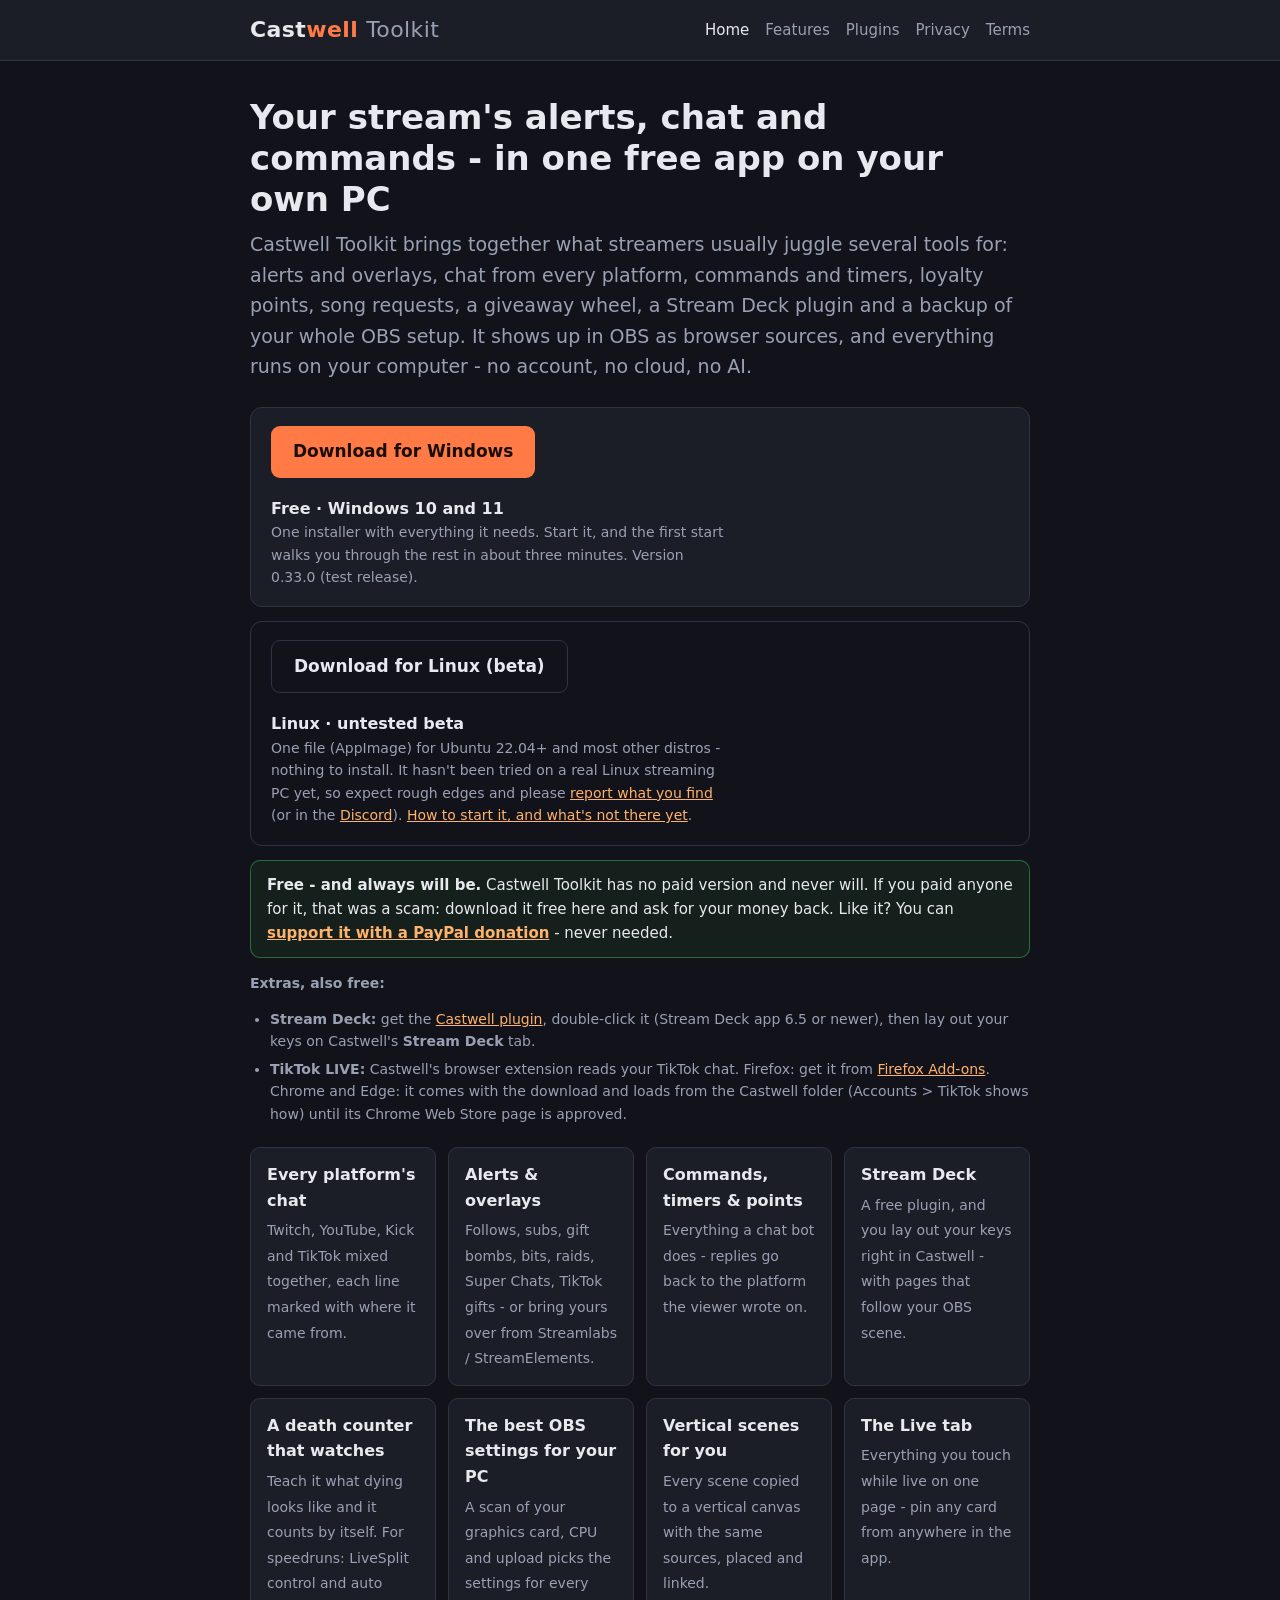
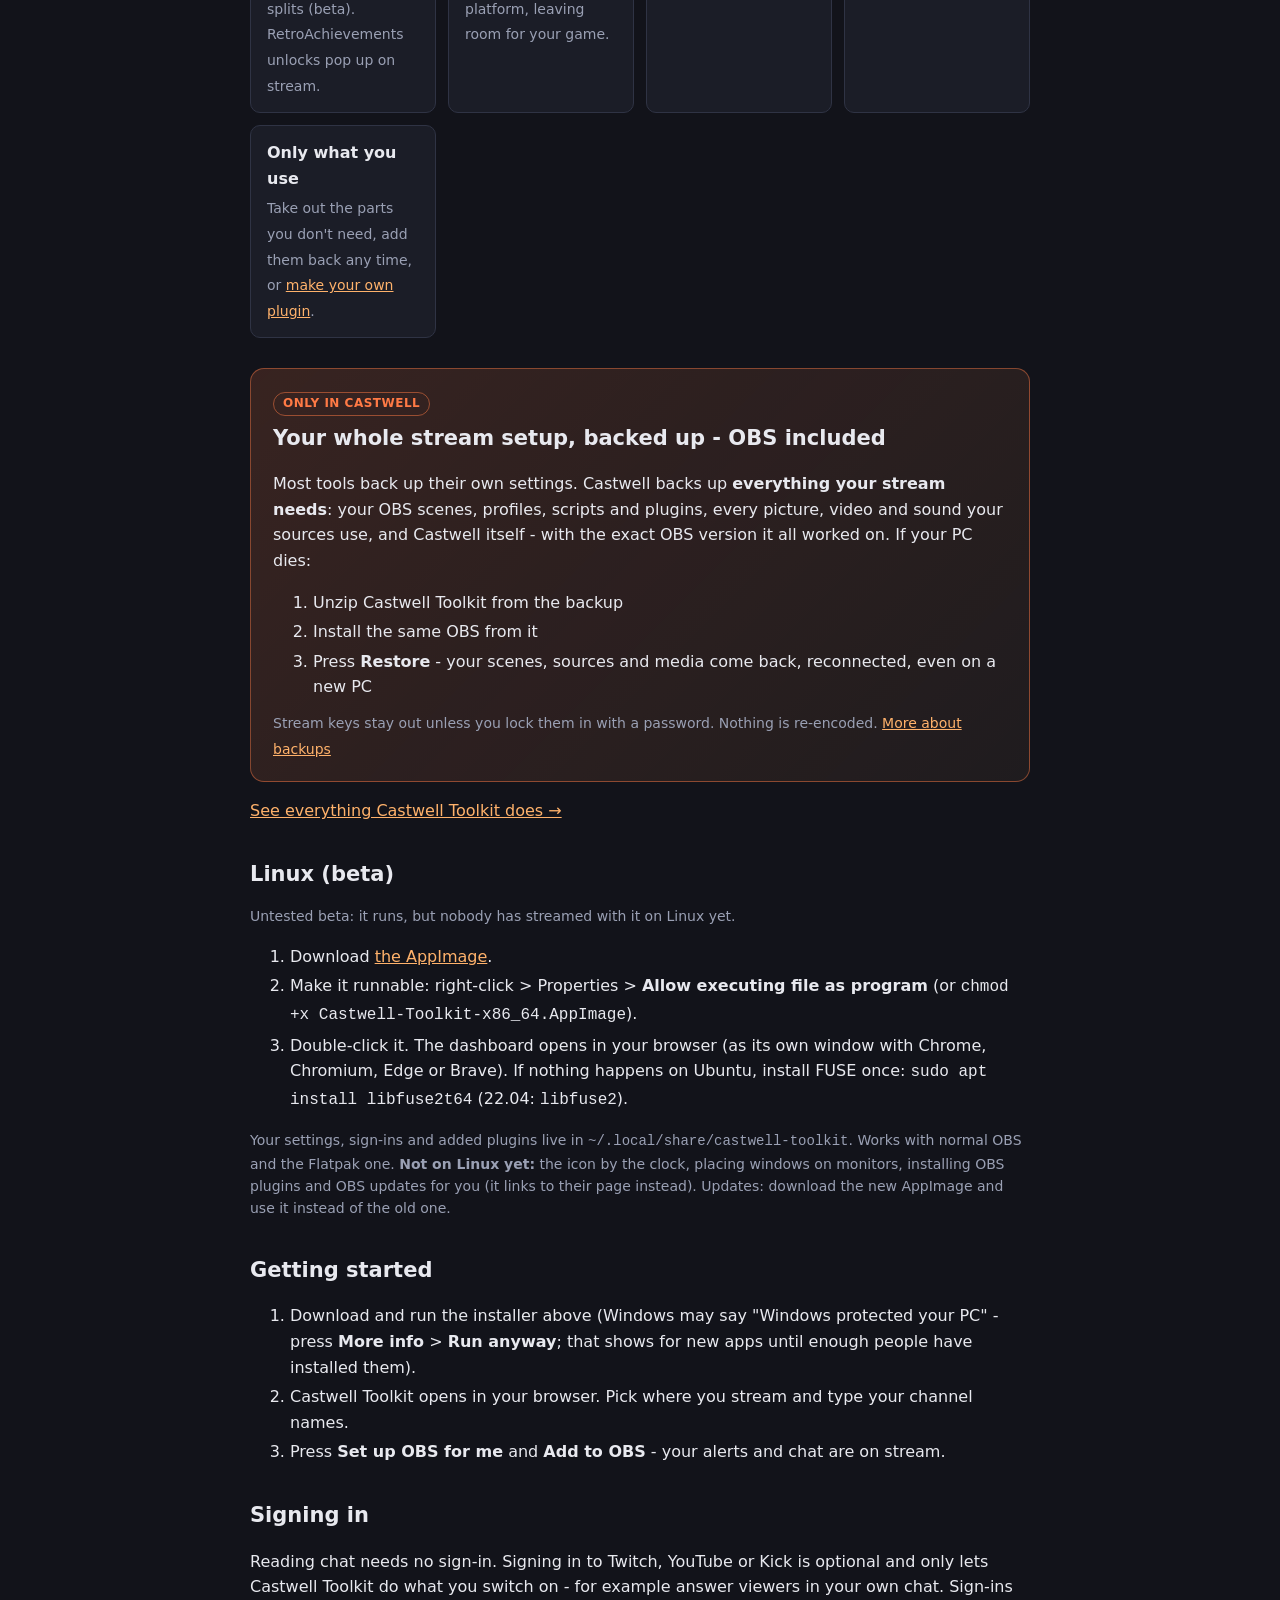
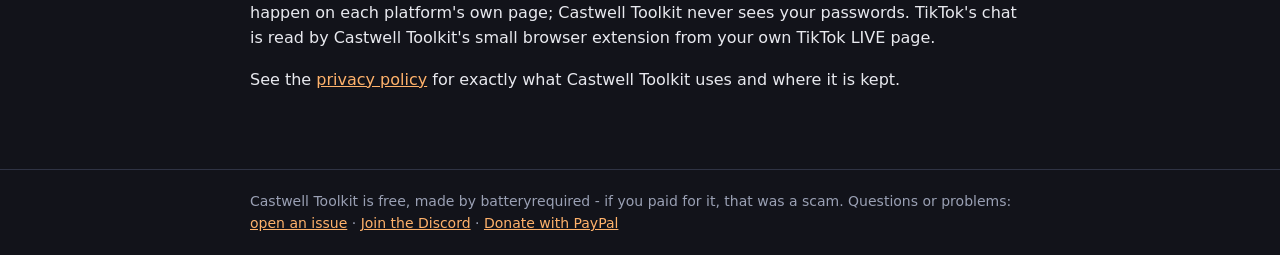
==== index.html @ 34af5ad2 "Castwell Toolkit 0.33.0: RetroAchievements pop-ups, mic warning (pick your mic, mic dock), one Twitc" ====
<!doctype html>
<html lang="en"><head><meta charset="utf-8"><meta name="viewport" content="width=device-width, initial-scale=1">
<title>Castwell Toolkit - free streamer toolkit for Twitch, YouTube, Kick and TikTok</title>
  <meta name="description" content="Free streamer toolkit for Windows and Linux: chat from Twitch, YouTube, Kick and TikTok in one place, alerts and overlays for OBS, commands and timers, loyalty points, a Stream Deck plugin, a death counter and a backup of your whole OBS setup. Free forever.">
  <link rel="canonical" href="https://batteryrequired.github.io/castwell-site/">
  <meta property="og:type" content="website">
  <meta property="og:title" content="Castwell Toolkit - free streamer toolkit for Twitch, YouTube, Kick and TikTok">
  <meta property="og:description" content="Free streamer toolkit for Windows and Linux: chat from Twitch, YouTube, Kick and TikTok in one place, alerts and overlays for OBS, commands and timers, loyalty points, a Stream Deck plugin, a death counter and a backup of your whole OBS setup. Free forever.">
  <meta property="og:url" content="https://batteryrequired.github.io/castwell-site/">
<link rel="stylesheet" href="style.css"></head><body>
<header><div class="wrap"><a class="logo" href="./">Cast<span>well</span> <i class="tk">Toolkit</i></a>
<nav><a href="./" class="on">Home</a><a href="features.html">Features</a><a href="plugins.html">Plugins</a><a href="privacy.html">Privacy</a><a href="terms.html">Terms</a></nav></div></header>
<main><div class="wrap">
<h1>Your stream's alerts, chat and commands - in one free app on your own PC</h1>
<p class="lead">Castwell Toolkit brings together what streamers usually juggle several tools for: alerts and overlays, chat from
every platform, commands and timers, loyalty points, song requests, a giveaway wheel, a Stream Deck plugin and a backup of your
whole OBS setup. It shows up in OBS as browser sources, and everything runs on your computer - no account, no cloud, no AI.</p>
<div class="dl" id="download">
  <a class="btn" href="downloads/CastwellSetup.exe">Download for Windows</a>
  <div><b>Free · Windows 10 and 11</b><small>One installer with everything it needs. Start it, and the first start walks you
    through the rest in about three minutes. Version <span id="ver">0.33.0</span> (test release).</small></div>
</div>
<div class="dl dl-linux">
  <a class="btn ghost" href="downloads/Castwell-Toolkit-x86_64.AppImage">Download for Linux (beta)</a>
  <div><b>Linux · untested beta</b><small>One file (AppImage) for Ubuntu 22.04+ and most other distros - nothing to install.
    It hasn't been tried on a real Linux streaming PC yet, so expect rough edges and please
    <a href="https://github.com/batteryrequired/castwell-site/issues">report what you find</a> (or in the <a href="https://discord.gg/quneD3ggeR" target="_blank" rel="noopener">Discord</a>).
    <a href="#linux">How to start it, and what's not there yet</a>.</small></div>
</div>
<div class="free-note"><b>Free - and always will be.</b> Castwell Toolkit has no paid version and never will. If you paid anyone
  for it, that was a scam: download it free here and ask for your money back. Like it? You can
  <a href="https://www.paypal.biz/batteryrequiredttv" target="_blank" rel="noopener">support it with a PayPal donation</a> - never needed.</div>
<p class="note"><b>Extras, also free:</b></p>
<ul class="note">
  <li><b>Stream Deck:</b> get the <a href="downloads/com.castwell.toolkit.streamDeckPlugin">Castwell plugin</a>, double-click it (Stream Deck
    app 6.5 or newer), then lay out your keys on Castwell's <b>Stream Deck</b> tab.</li>
  <li><b>TikTok LIVE:</b> Castwell's browser extension reads your TikTok chat. Firefox: get it from
    <a href="https://addons.mozilla.org/addon/castwell-for-tiktok-live/" target="_blank" rel="noopener">Firefox Add-ons</a>. Chrome and Edge:
    it comes with the download and loads from the Castwell folder (Accounts &gt; TikTok shows how) until its Chrome Web Store page is approved.</li>
</ul>
<div class="grid">
  <div class="card"><b>Every platform's chat</b><small>Twitch, YouTube, Kick and TikTok mixed together, each line marked with where it came from.</small></div>
  <div class="card"><b>Alerts &amp; overlays</b><small>Follows, subs, gift bombs, bits, raids, Super Chats, TikTok gifts - or bring yours over from Streamlabs / StreamElements.</small></div>
  <div class="card"><b>Commands, timers &amp; points</b><small>Everything a chat bot does - replies go back to the platform the viewer wrote on.</small></div>
  <div class="card"><b>Stream Deck</b><small>A free plugin, and you lay out your keys right in Castwell - with pages that follow your OBS scene.</small></div>
  <div class="card"><b>A death counter that watches</b><small>Teach it what dying looks like and it counts by itself. For speedruns: LiveSplit control and auto splits (beta). RetroAchievements unlocks pop up on stream.</small></div>
  <div class="card"><b>The best OBS settings for your PC</b><small>A scan of your graphics card, CPU and upload picks the settings for every platform, leaving room for your game.</small></div>
  <div class="card"><b>Vertical scenes for you</b><small>Every scene copied to a vertical canvas with the same sources, placed and linked.</small></div>
  <div class="card"><b>The Live tab</b><small>Everything you touch while live on one page - pin any card from anywhere in the app.</small></div>
  <div class="card"><b>Only what you use</b><small>Take out the parts you don't need, add them back any time, or <a href="plugins.html">make your own plugin</a>.</small></div>
</div>
<div class="hero-backup">
  <span class="tag">Only in Castwell</span>
  <h2>Your whole stream setup, backed up - OBS included</h2>
  <p>Most tools back up their own settings. Castwell backs up <b>everything your stream needs</b>: your OBS scenes, profiles,
  scripts and plugins, every picture, video and sound your sources use, and Castwell itself - with the exact OBS version
  it all worked on. If your PC dies:</p>
  <ol>
    <li>Unzip Castwell Toolkit from the backup</li>
    <li>Install the same OBS from it</li>
    <li>Press <b>Restore</b> - your scenes, sources and media come back, reconnected, even on a new PC</li>
  </ol>
  <small class="note">Stream keys stay out unless you lock them in with a password. Nothing is re-encoded. <a href="features.html#backup">More about backups</a></small>
</div>
<p><a href="features.html">See everything Castwell Toolkit does &rarr;</a></p>
<h2 id="linux">Linux (beta)</h2>
<p class="note">Untested beta: it runs, but nobody has streamed with it on Linux yet.</p>
<ol>
  <li>Download <a href="downloads/Castwell-Toolkit-x86_64.AppImage">the AppImage</a>.</li>
  <li>Make it runnable: right-click &gt; Properties &gt; <b>Allow executing file as program</b> (or <code>chmod +x Castwell-Toolkit-x86_64.AppImage</code>).</li>
  <li>Double-click it. The dashboard opens in your browser (as its own window with Chrome, Chromium, Edge or Brave).
    If nothing happens on Ubuntu, install FUSE once: <code>sudo apt install libfuse2t64</code> (22.04: <code>libfuse2</code>).</li>
</ol>
<p class="note">Your settings, sign-ins and added plugins live in <code>~/.local/share/castwell-toolkit</code>. Works with normal
OBS and the Flatpak one. <b>Not on Linux yet:</b> the icon by the clock, placing windows on monitors, installing OBS plugins
and OBS updates for you (it links to their page instead). Updates: download the new AppImage and use it instead of the old one.</p>

<h2>Getting started</h2>
<ol>
  <li>Download and run the installer above (Windows may say "Windows protected your PC" - press <b>More info</b> &gt;
    <b>Run anyway</b>; that shows for new apps until enough people have installed them).</li>
  <li>Castwell Toolkit opens in your browser. Pick where you stream and type your channel names.</li>
  <li>Press <b>Set up OBS for me</b> and <b>Add to OBS</b> - your alerts and chat are on stream.</li>
</ol>
<h2>Signing in</h2>
<p>Reading chat needs no sign-in. Signing in to Twitch, YouTube or Kick is optional and only lets Castwell Toolkit do what you
switch on - for example answer viewers in your own chat. Sign-ins happen on each platform's own page; Castwell Toolkit never
sees your passwords. TikTok's chat is read by Castwell Toolkit's small browser extension from your own TikTok LIVE page.</p>
<p>See the <a href="privacy.html">privacy policy</a> for exactly what Castwell Toolkit uses and where it is kept.</p>
</div></main>
<footer><div class="wrap">Castwell Toolkit is free, made by batteryrequired - if you paid for it, that was a scam. Questions or problems:
<a href="https://github.com/batteryrequired/castwell-site/issues">open an issue</a> · <a href="https://discord.gg/quneD3ggeR" target="_blank" rel="noopener">Join the Discord</a> · <a href="https://www.paypal.biz/batteryrequiredttv" target="_blank" rel="noopener">Donate with PayPal</a></div></footer>
</body></html>
---- style.css ----
:root { --bg: #12131a; --panel: #1b1d27; --line: #2f3344; --text: #e8e9ef; --dim: #9aa0b4; --accent: #ff7a45; --accent2: #ffb26b; }
* { box-sizing: border-box; }
body { margin: 0; background: var(--bg); color: var(--text); font: 16px/1.6 "Segoe UI", system-ui, -apple-system, sans-serif; }
a { color: var(--accent2); }
header { border-bottom: 1px solid var(--line); background: var(--panel); }
.wrap { max-width: 820px; margin: 0 auto; padding: 0 20px; }
header .wrap { display: flex; align-items: center; gap: 18px; height: 60px; }
.logo { font-weight: 800; font-size: 22px; color: var(--text); text-decoration: none; letter-spacing: .4px; }
.logo span { color: var(--accent); }
.logo .tk { font-style: normal; font-weight: 500; color: var(--dim); }
nav { margin-left: auto; display: flex; gap: 16px; font-size: 15px; }
nav a { color: var(--dim); text-decoration: none; } nav a:hover, nav a.on { color: var(--text); }
main { padding: 36px 0 60px; }
h1 { font-size: 34px; line-height: 1.2; margin: 0 0 10px; }
h2 { font-size: 21px; margin: 34px 0 8px; }
.lead { font-size: 19px; color: var(--dim); margin: 0 0 26px; }
.grid { display: grid; grid-template-columns: repeat(auto-fit, minmax(175px, 1fr)); gap: 12px; margin: 22px 0; }
.card { background: var(--panel); border: 1px solid var(--line); border-radius: 10px; padding: 14px 16px; }
.card b { display: block; margin-bottom: 4px; }
.card small { color: var(--dim); font-size: 14px; }
.note { color: var(--dim); font-size: 14px; }
footer { border-top: 1px solid var(--line); color: var(--dim); font-size: 14px; padding: 20px 0 30px; }
@media (max-width: 520px) { h1 { font-size: 27px; } nav { gap: 12px; font-size: 14px; } }
.dl { display: flex; align-items: center; gap: 18px; flex-wrap: wrap; background: var(--panel); border: 1px solid var(--line);
  border-radius: 12px; padding: 18px 20px; margin: 0 0 14px; }
.dl b { display: block; } .dl small { color: var(--dim); font-size: 14px; display: block; max-width: 460px; }
.btn { display: inline-block; background: var(--accent); color: #1a0f08; font-weight: 700; padding: 12px 22px; border-radius: 9px;
  text-decoration: none; font-size: 17px; } .btn:hover { filter: brightness(1.08); }
ol li { margin: 4px 0; }
.hero-backup { background: linear-gradient(135deg, rgba(255,122,69,.16), rgba(255,178,107,.06)); border: 1px solid rgba(255,122,69,.45);
  border-radius: 14px; padding: 20px 22px; margin: 30px 0 10px; }
.hero-backup h2 { margin-top: 0; }
.hero-backup ol { margin: 8px 0 10px; }
.tag { display: inline-block; font-size: 12px; font-weight: 700; letter-spacing: .5px; text-transform: uppercase; color: var(--accent);
  border: 1px solid rgba(255,122,69,.5); border-radius: 999px; padding: 1px 9px; margin-bottom: 6px; }
.toc { display: flex; flex-wrap: wrap; gap: 6px 14px; background: var(--panel); border: 1px solid var(--line); border-radius: 10px;
  padding: 12px 16px; margin: 18px 0 8px; font-size: 15px; }
.toc div { display: grid; grid-template-columns: 170px 1fr; gap: 4px 10px; width: 100%; } .toc div b { color: var(--dim); font-weight: 600; }
.toc div span { display: flex; flex-wrap: wrap; gap: 4px 14px; }
@media (max-width: 600px) { .toc div { grid-template-columns: 1fr; margin-bottom: 6px; } header .wrap { flex-wrap: wrap; height: auto; padding-top: 10px; padding-bottom: 10px; gap: 6px 18px; } header nav { flex-wrap: wrap; margin-left: 0; gap: 4px 14px; } }
.grp { margin: 44px 0 -14px; font-size: 13px; font-weight: 700; letter-spacing: .12em; text-transform: uppercase; color: var(--accent, #ff7a45); }
.feat h2 { scroll-margin-top: 16px; border-top: 1px solid var(--line); padding-top: 22px; }
.feat ul { padding-left: 20px; } .feat li { margin: 5px 0; }
.feat .why { color: var(--dim); margin: 0 0 6px; }
.free-note { margin: 14px 0; padding: 12px 16px; border-radius: 10px; border: 1px solid rgba(63,185,80,.5);
  background: rgba(63,185,80,.08); font-size: 15px; }
.free-note a { font-weight: 600; }
.ptable { border-collapse: collapse; width: 100%; margin: 8px 0 16px; font-size: 14px; }
.ptable th, .ptable td { text-align: left; vertical-align: top; padding: 6px 10px; border-bottom: 1px solid var(--line, #2f3344); }
pre { background: rgba(127,127,127,.12); padding: 12px 14px; border-radius: 10px; overflow-x: auto; font-size: 13px; }
.dl-linux { margin-top: 10px; background: none; }
.dl-linux .btn.ghost { background: transparent; border: 1px solid var(--line, #2f3344); color: inherit; }

ul.note { margin: 4px 0 18px; padding-left: 20px; } ul.note li { margin: 5px 0; }
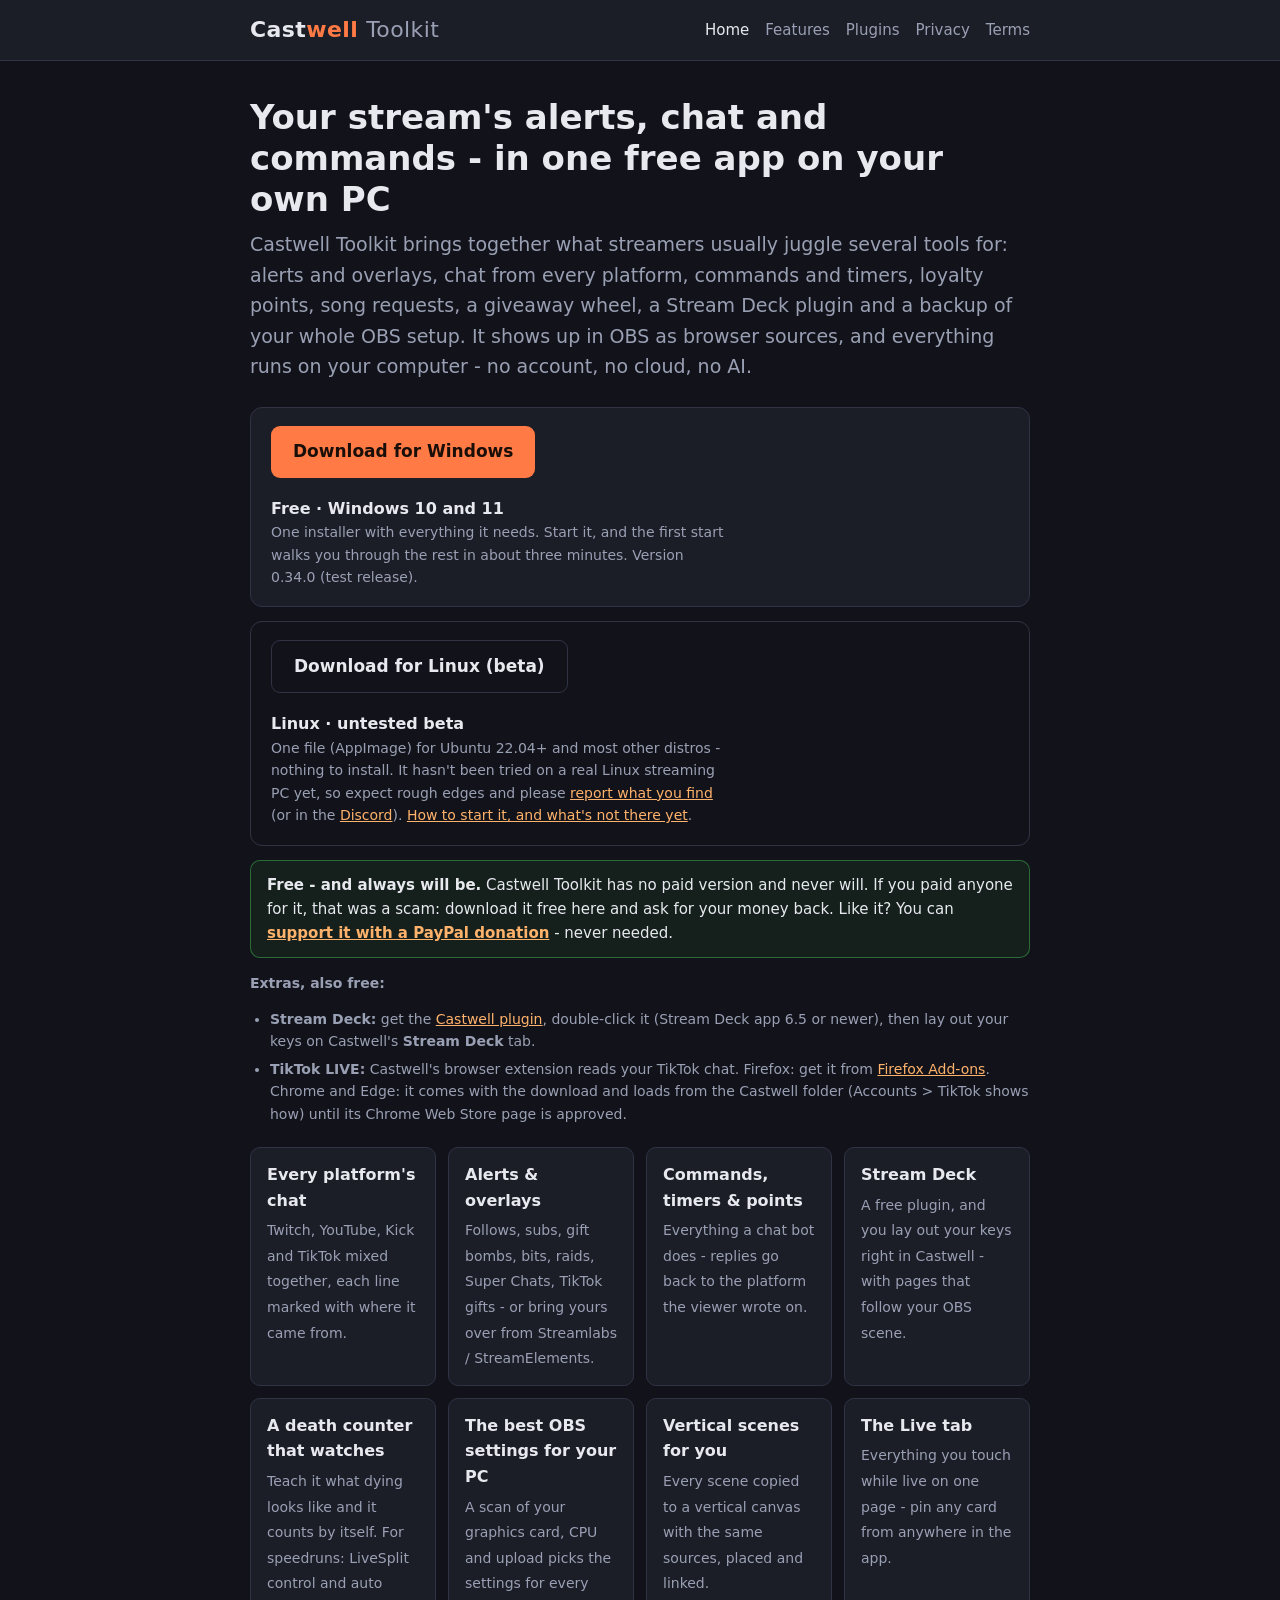
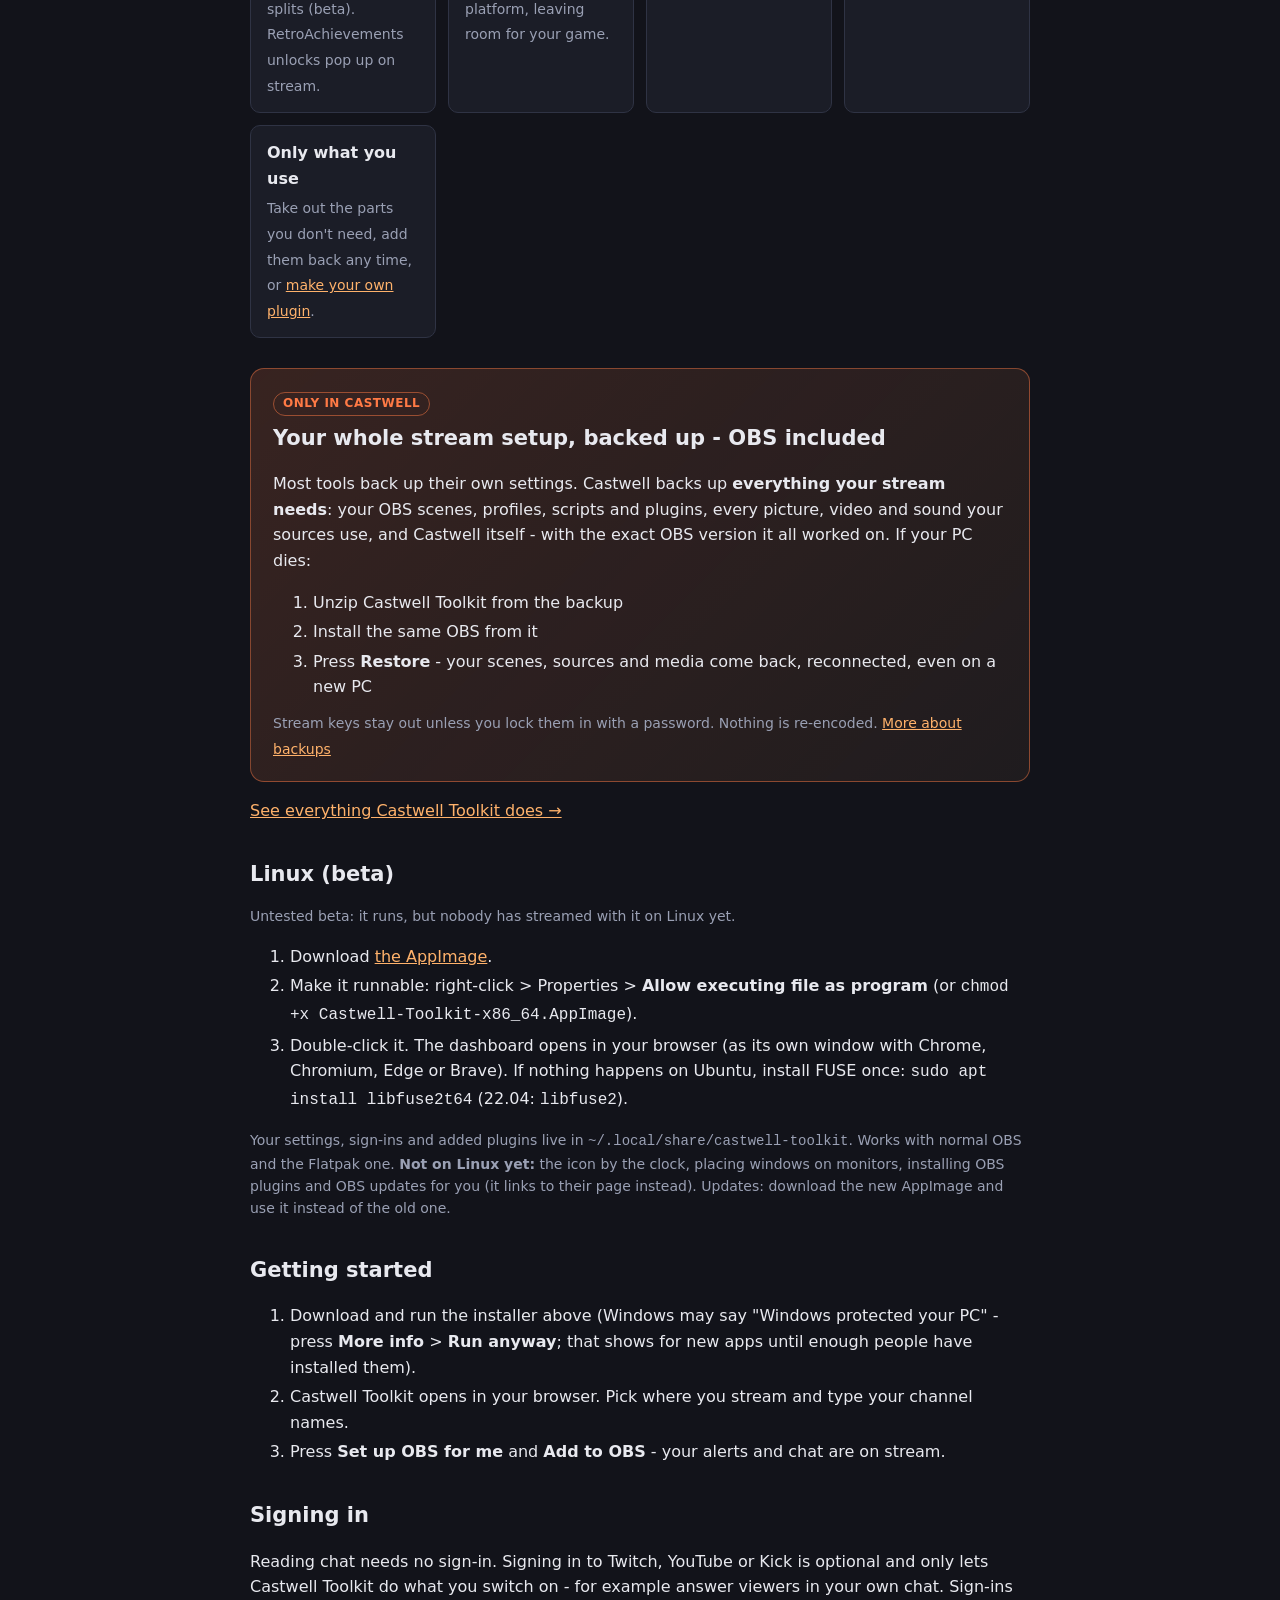
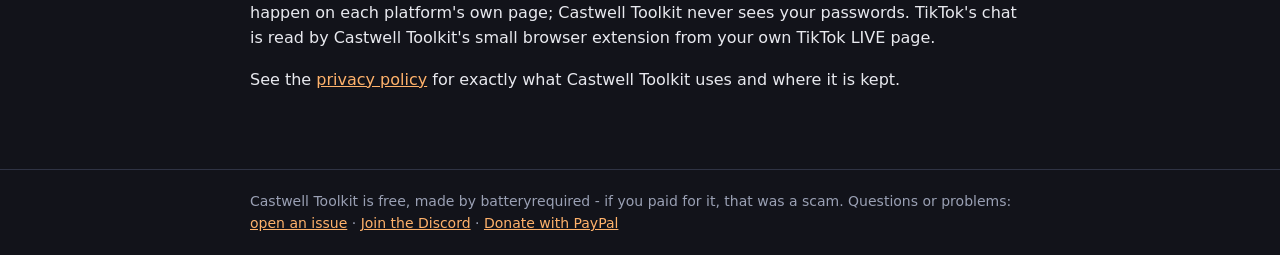
==== commit 8631058c: "0.34.0 (in progress): version text, badge pictures line, Linux AppImage 0.34.0 - Windows installer a" ====
--- a/index.html
+++ b/index.html
@@ -18,7 +18,7 @@
 <div class="dl" id="download">
   <a class="btn" href="downloads/CastwellSetup.exe">Download for Windows</a>
   <div><b>Free · Windows 10 and 11</b><small>One installer with everything it needs. Start it, and the first start walks you
-    through the rest in about three minutes. Version <span id="ver">0.33.0</span> (test release).</small></div>
+    through the rest in about three minutes. Version <span id="ver">0.34.0</span> (test release).</small></div>
 </div>
 <div class="dl dl-linux">
   <a class="btn ghost" href="downloads/Castwell-Toolkit-x86_64.AppImage">Download for Linux (beta)</a>
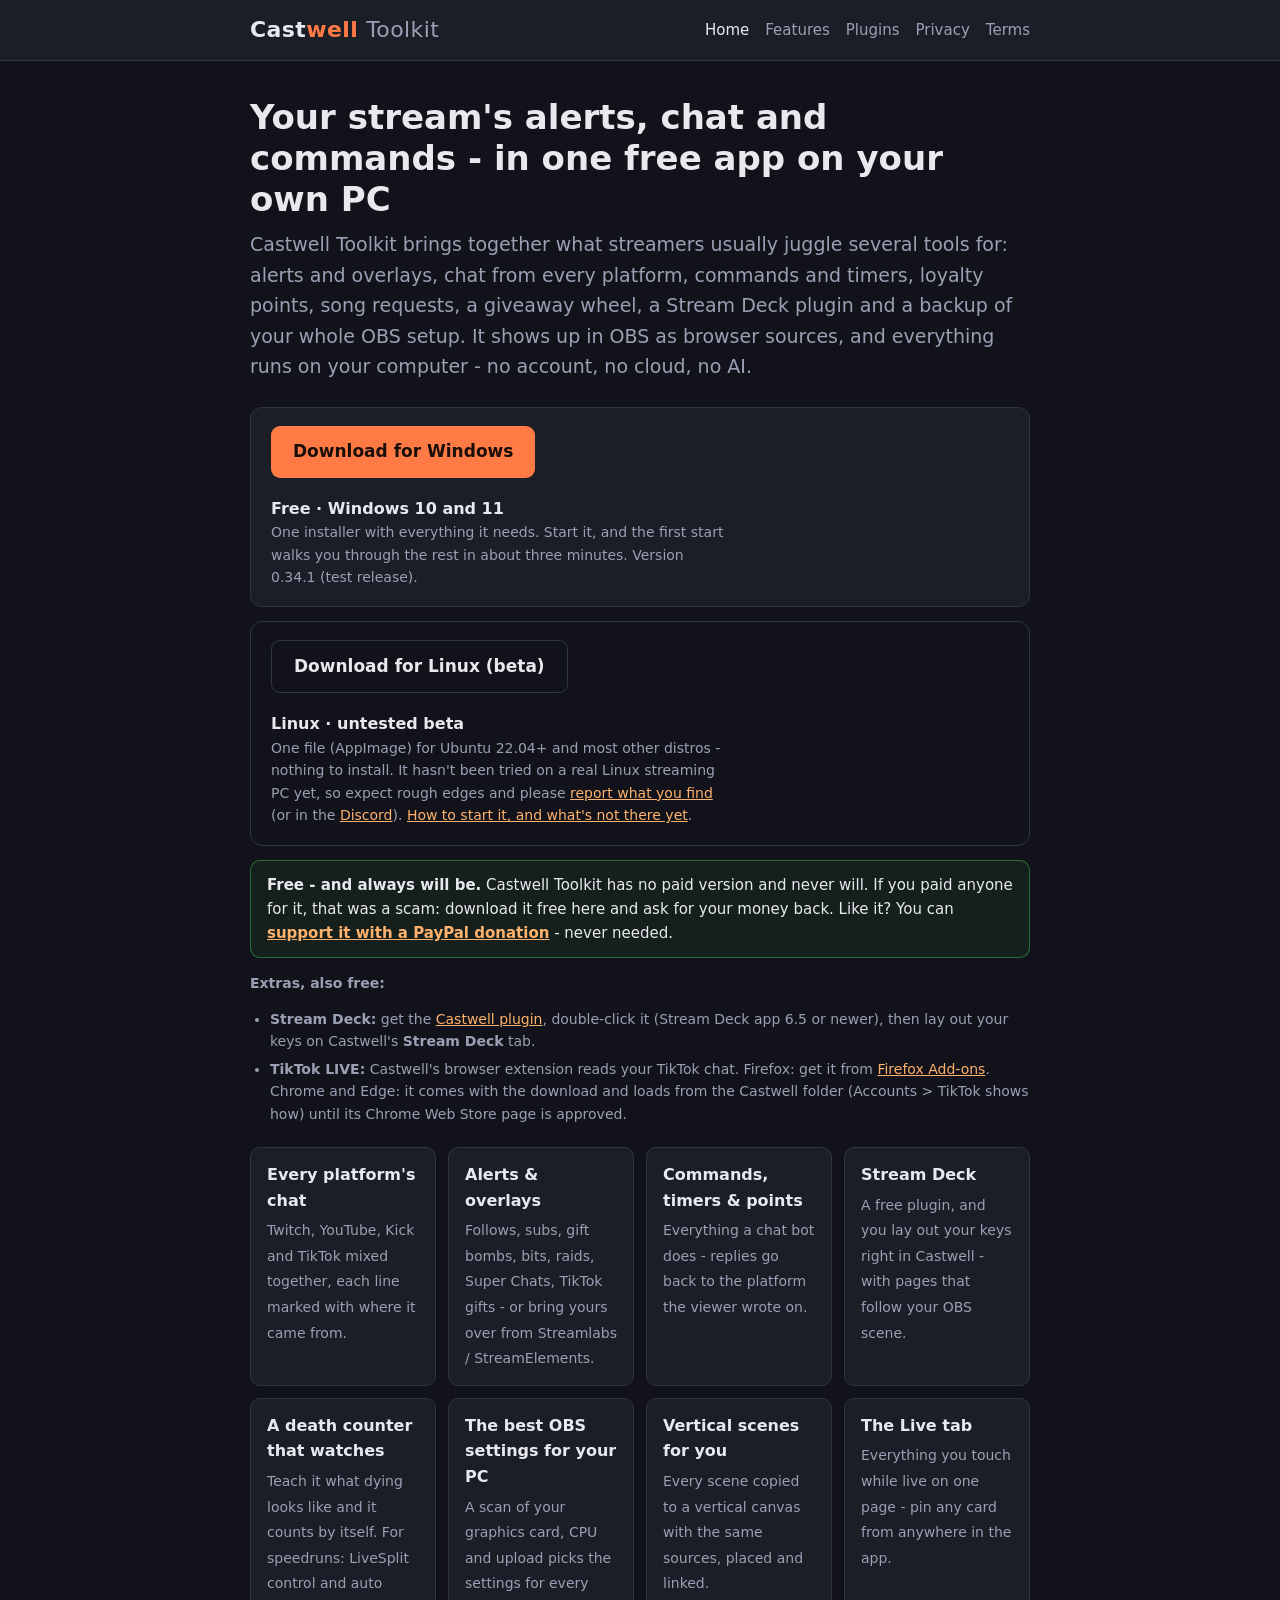
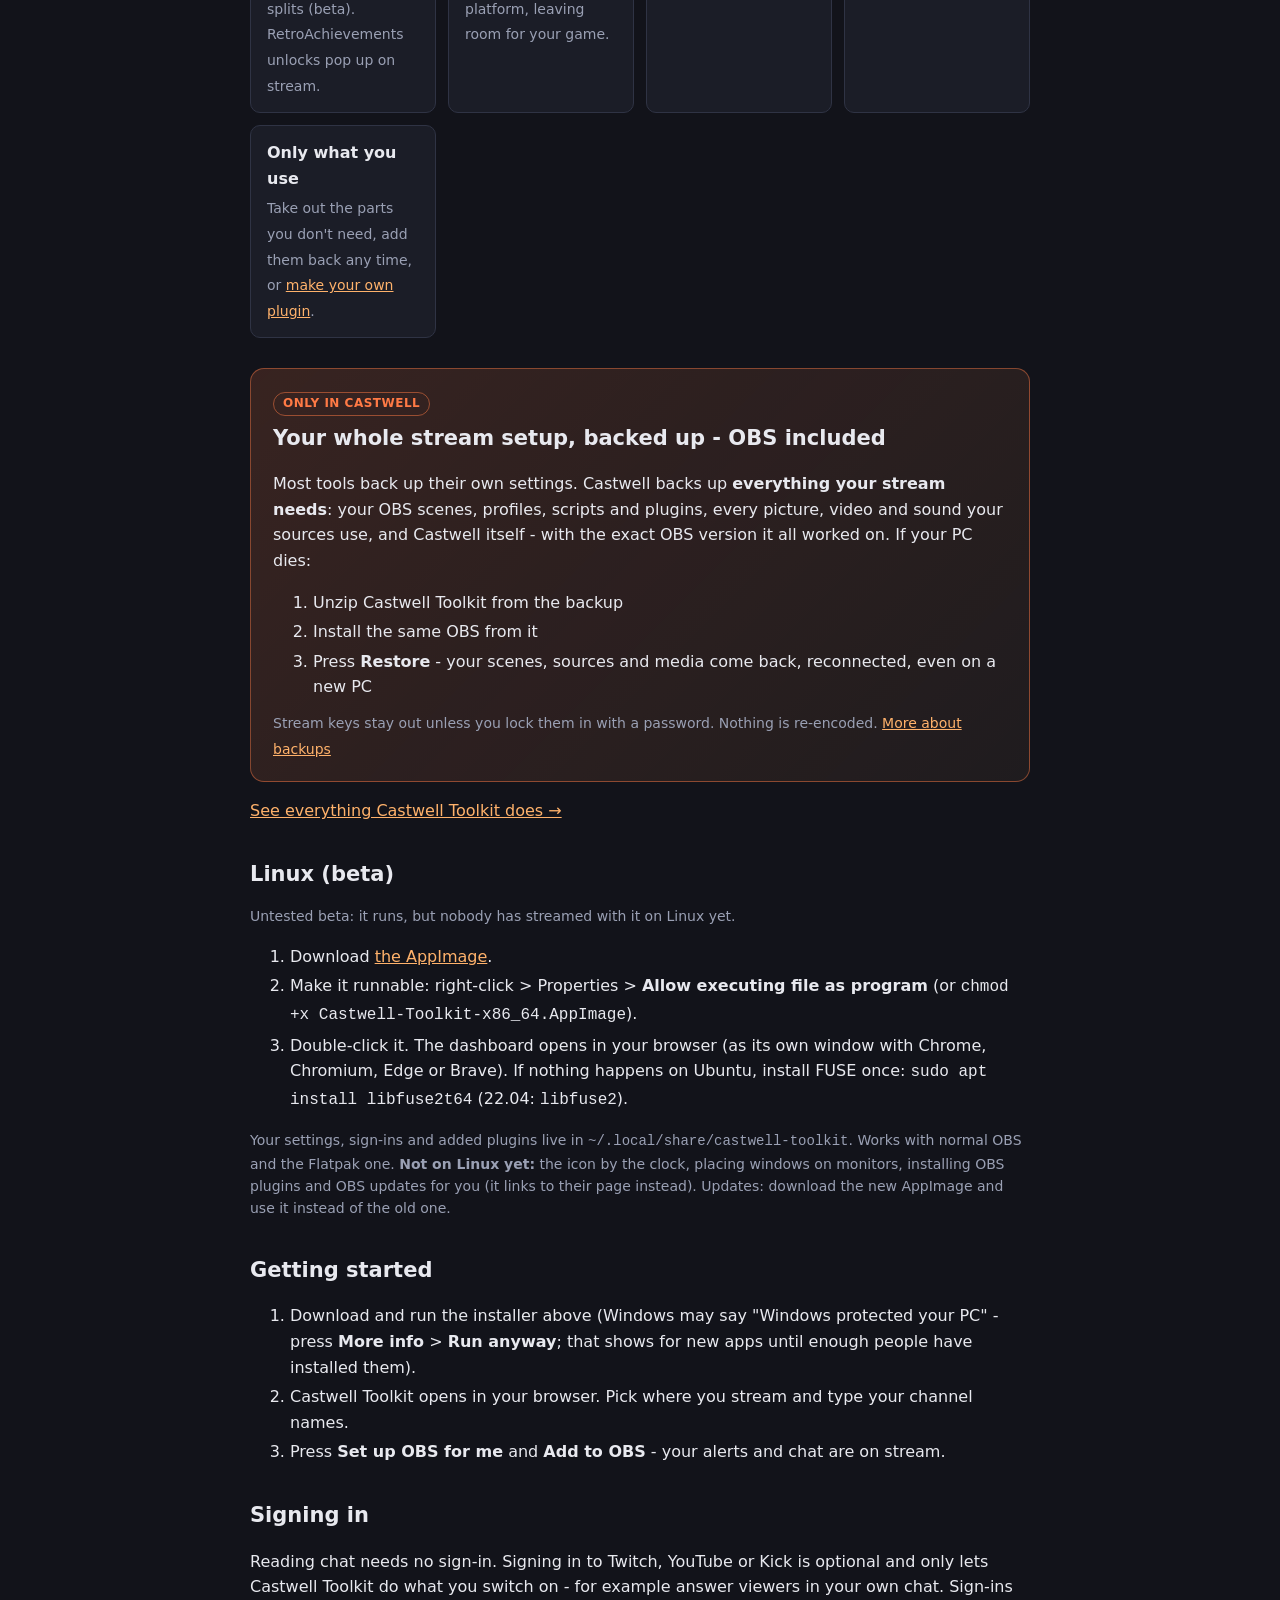
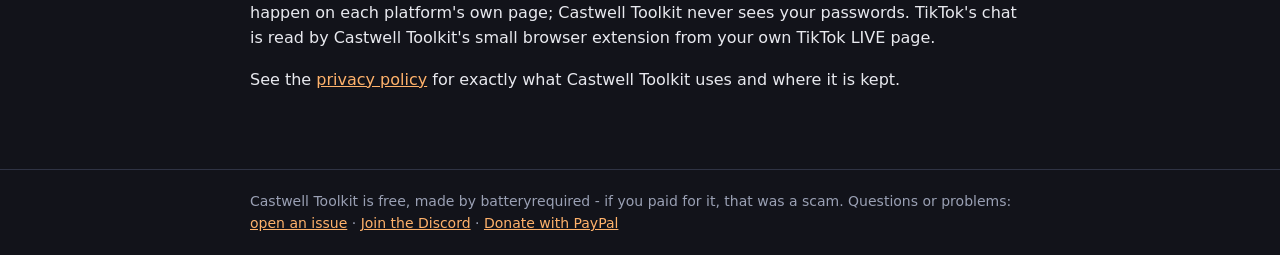
==== commit 9bfd5224: "0.34.1: installer, AppImage, version.json Co-Authored-By: Claude Opus 5.5 <noreply@anthropic.com> Cl" ====
--- a/index.html
+++ b/index.html
@@ -18,7 +18,7 @@
 <div class="dl" id="download">
   <a class="btn" href="downloads/CastwellSetup.exe">Download for Windows</a>
   <div><b>Free · Windows 10 and 11</b><small>One installer with everything it needs. Start it, and the first start walks you
-    through the rest in about three minutes. Version <span id="ver">0.34.0</span> (test release).</small></div>
+    through the rest in about three minutes. Version <span id="ver">0.34.1</span> (test release).</small></div>
 </div>
 <div class="dl dl-linux">
   <a class="btn ghost" href="downloads/Castwell-Toolkit-x86_64.AppImage">Download for Linux (beta)</a>
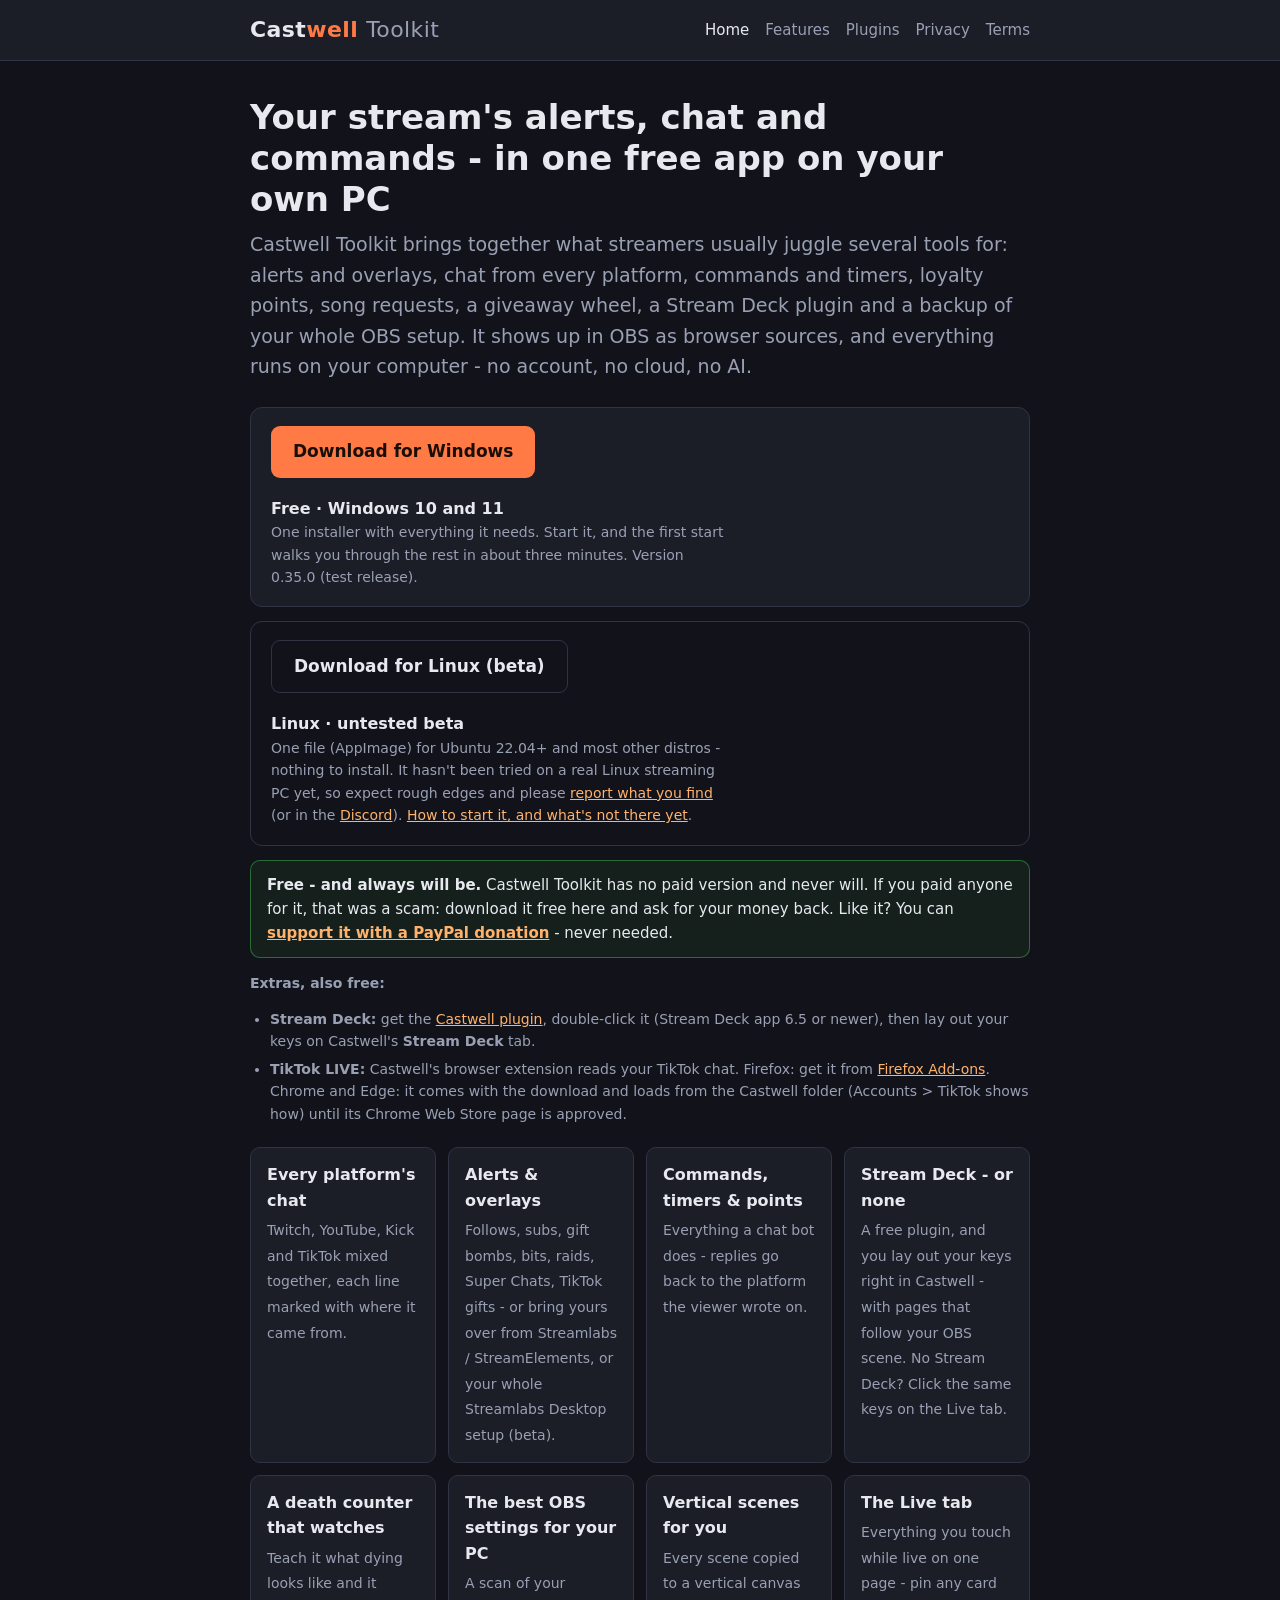
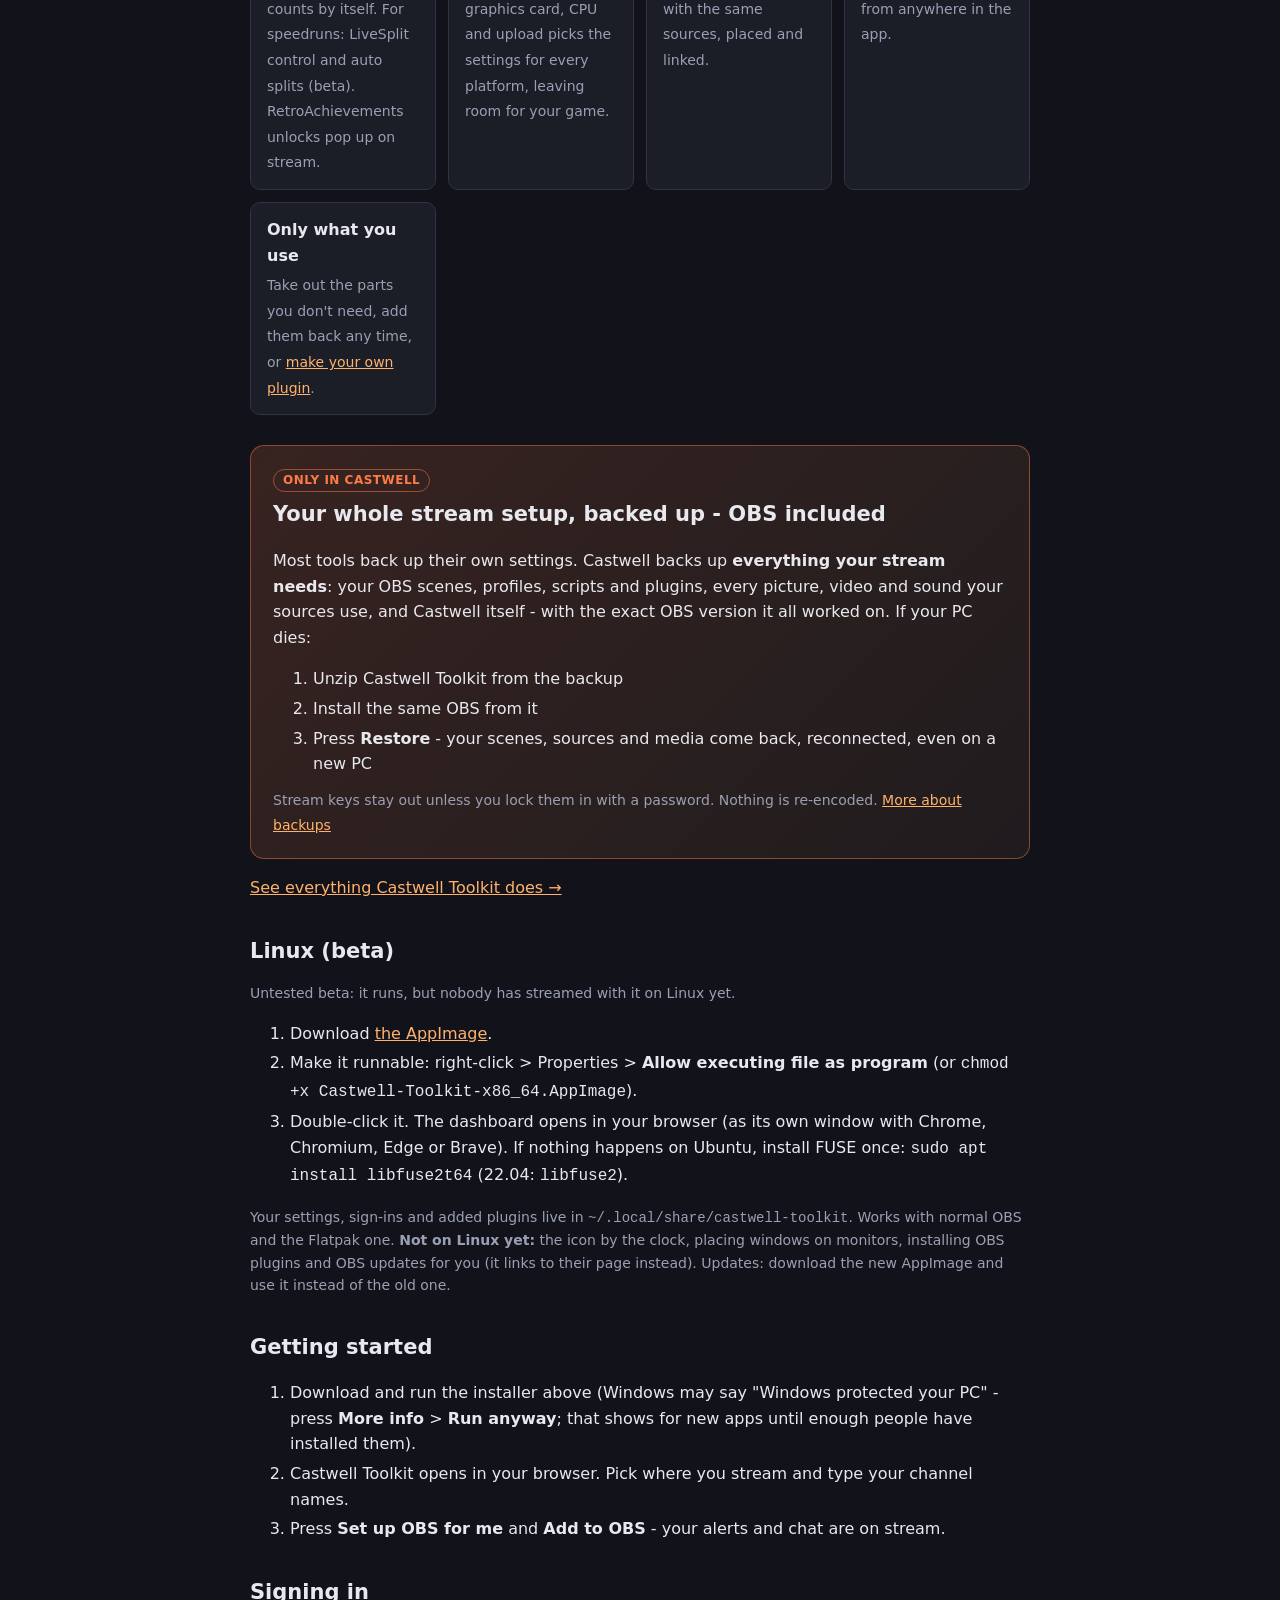
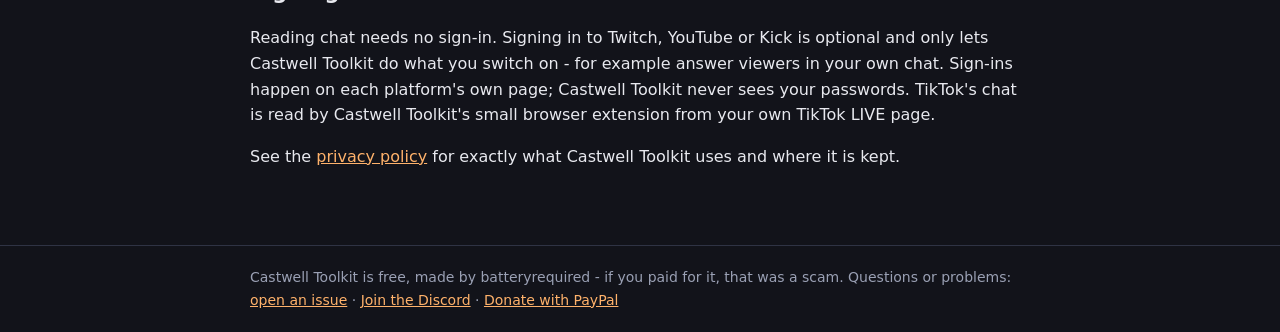
==== commit 7d87d947: "0.35.0 (in progress): on-screen deck, Streamlabs Desktop import, Linux AppImage - Windows installer " ====
--- a/index.html
+++ b/index.html
@@ -18,7 +18,7 @@
 <div class="dl" id="download">
   <a class="btn" href="downloads/CastwellSetup.exe">Download for Windows</a>
   <div><b>Free · Windows 10 and 11</b><small>One installer with everything it needs. Start it, and the first start walks you
-    through the rest in about three minutes. Version <span id="ver">0.34.1</span> (test release).</small></div>
+    through the rest in about three minutes. Version <span id="ver">0.35.0</span> (test release).</small></div>
 </div>
 <div class="dl dl-linux">
   <a class="btn ghost" href="downloads/Castwell-Toolkit-x86_64.AppImage">Download for Linux (beta)</a>
@@ -40,9 +40,9 @@
 </ul>
 <div class="grid">
   <div class="card"><b>Every platform's chat</b><small>Twitch, YouTube, Kick and TikTok mixed together, each line marked with where it came from.</small></div>
-  <div class="card"><b>Alerts &amp; overlays</b><small>Follows, subs, gift bombs, bits, raids, Super Chats, TikTok gifts - or bring yours over from Streamlabs / StreamElements.</small></div>
+  <div class="card"><b>Alerts &amp; overlays</b><small>Follows, subs, gift bombs, bits, raids, Super Chats, TikTok gifts - or bring yours over from Streamlabs / StreamElements, or your whole Streamlabs Desktop setup (beta).</small></div>
   <div class="card"><b>Commands, timers &amp; points</b><small>Everything a chat bot does - replies go back to the platform the viewer wrote on.</small></div>
-  <div class="card"><b>Stream Deck</b><small>A free plugin, and you lay out your keys right in Castwell - with pages that follow your OBS scene.</small></div>
+  <div class="card"><b>Stream Deck - or none</b><small>A free plugin, and you lay out your keys right in Castwell - with pages that follow your OBS scene. No Stream Deck? Click the same keys on the Live tab.</small></div>
   <div class="card"><b>A death counter that watches</b><small>Teach it what dying looks like and it counts by itself. For speedruns: LiveSplit control and auto splits (beta). RetroAchievements unlocks pop up on stream.</small></div>
   <div class="card"><b>The best OBS settings for your PC</b><small>A scan of your graphics card, CPU and upload picks the settings for every platform, leaving room for your game.</small></div>
   <div class="card"><b>Vertical scenes for you</b><small>Every scene copied to a vertical canvas with the same sources, placed and linked.</small></div>
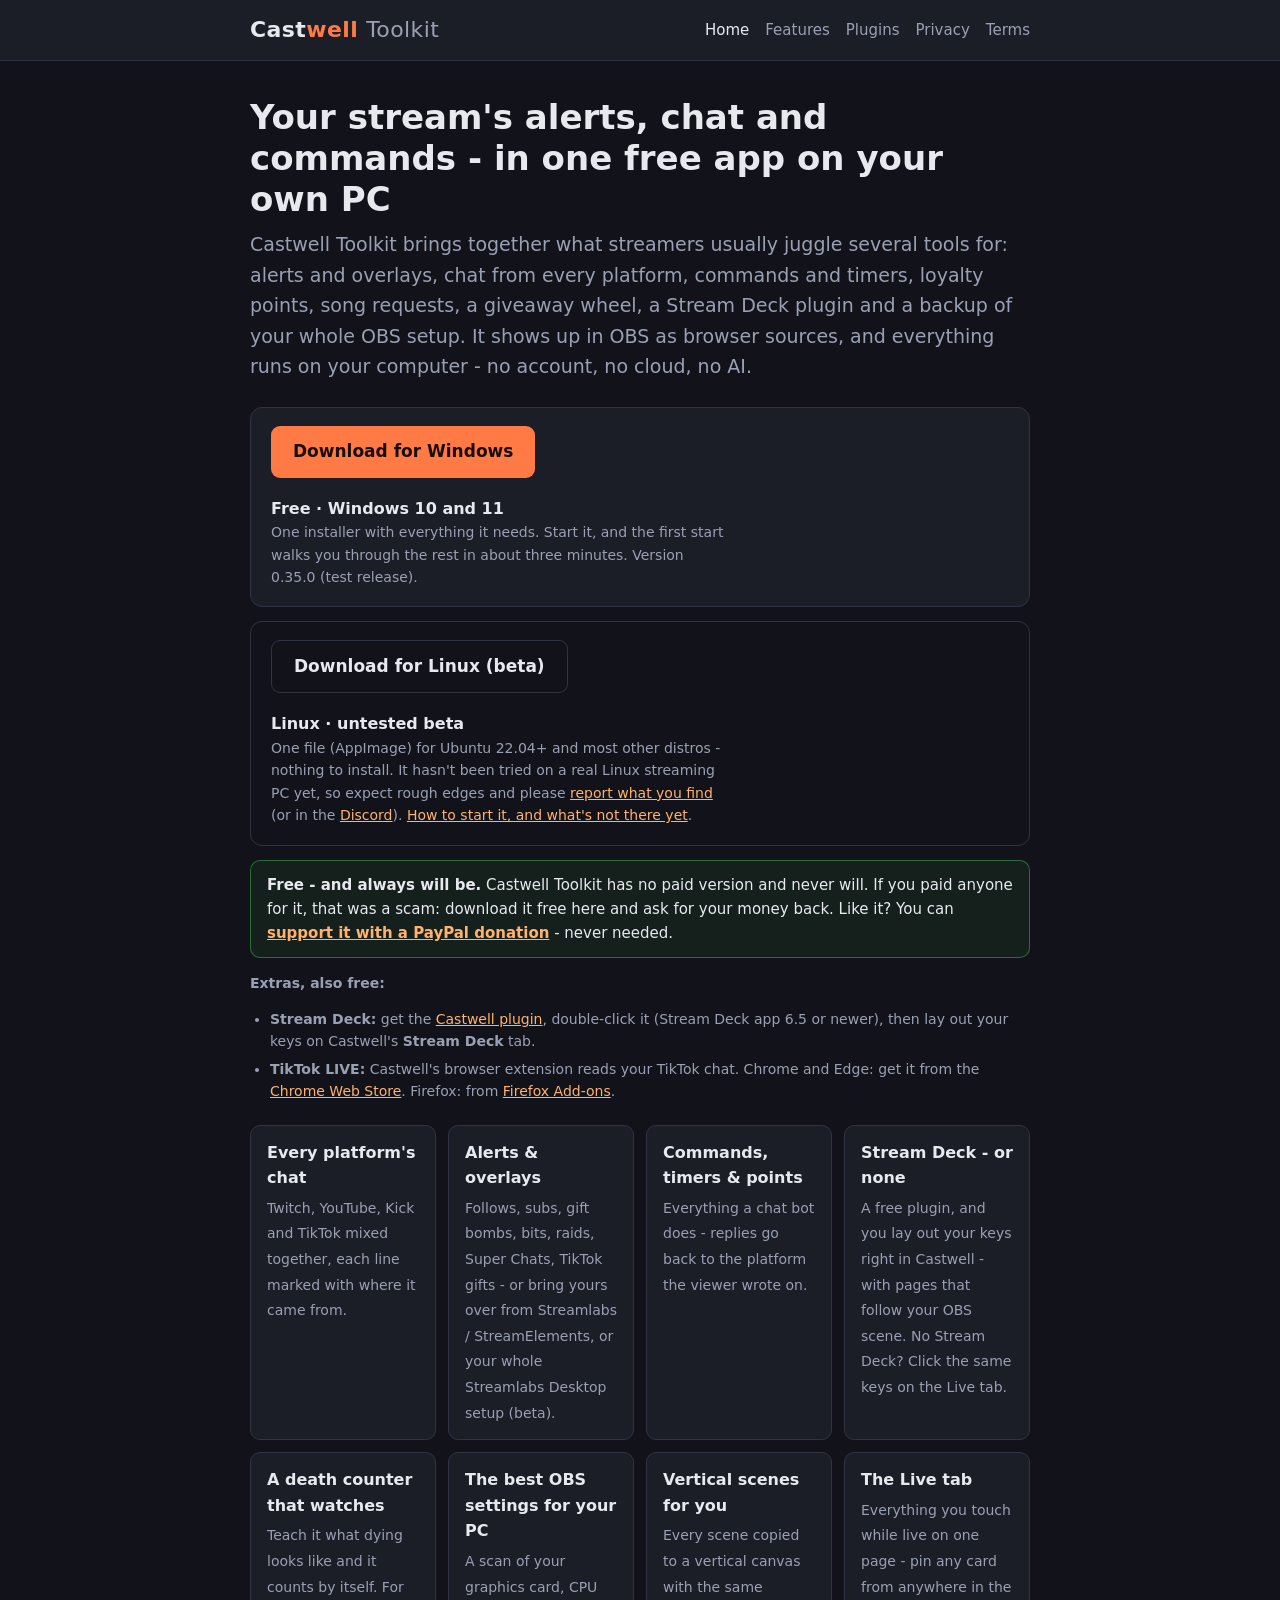
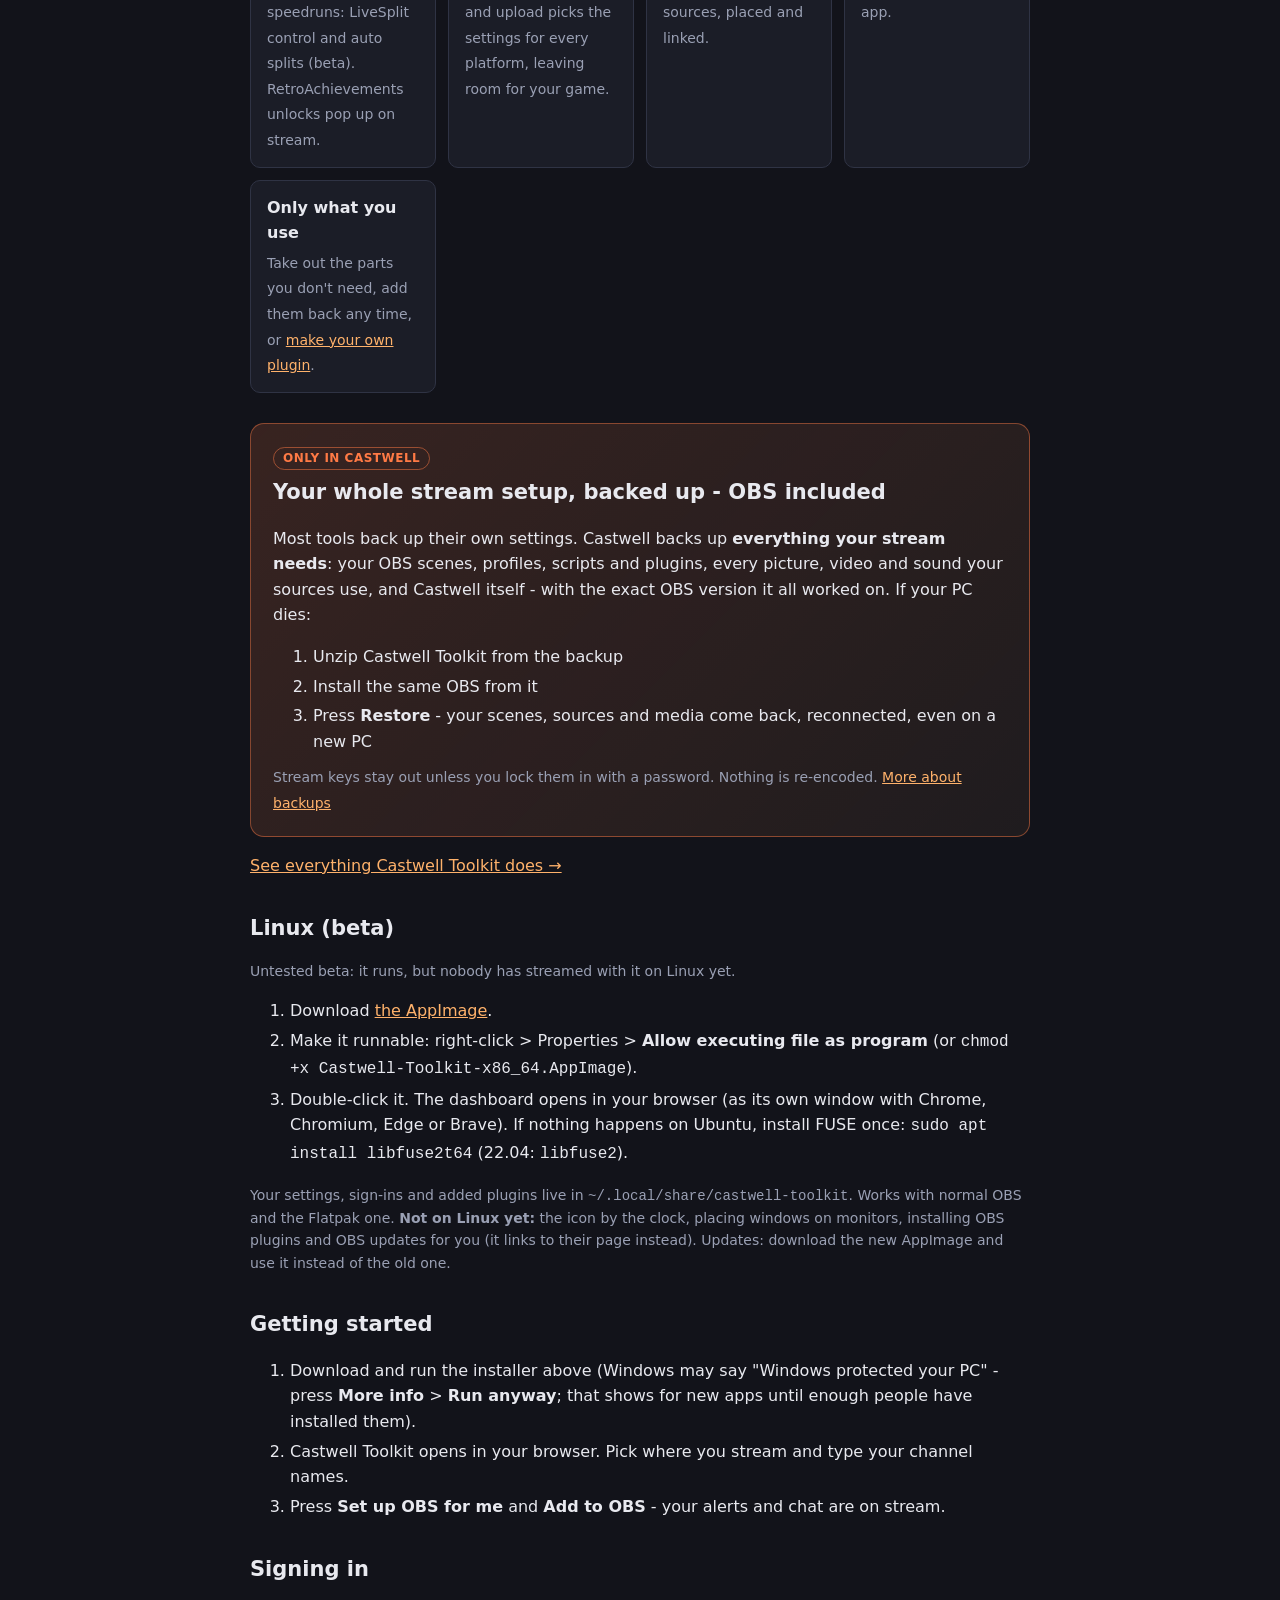
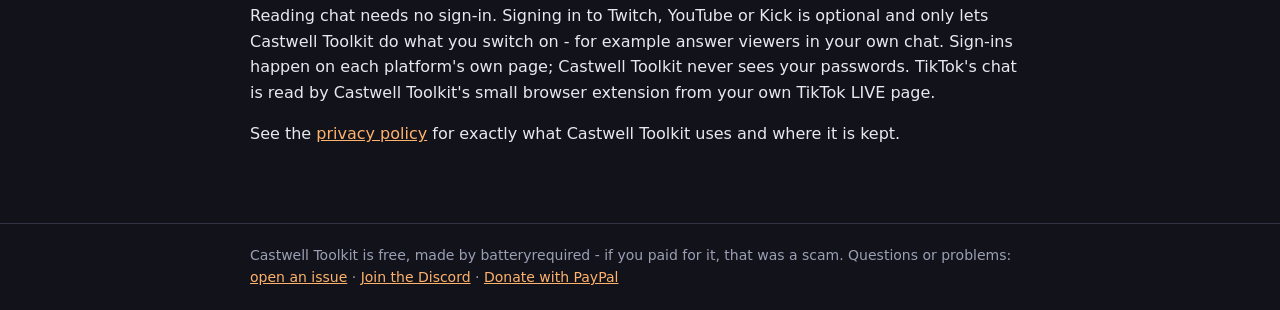
==== commit 8e9f0d54: "TikTok extension: Chrome Web Store link for Chrome and Edge Co-Authored-By: Claude Opus 5.5 <noreply" ====
--- a/index.html
+++ b/index.html
@@ -34,9 +34,9 @@
 <ul class="note">
   <li><b>Stream Deck:</b> get the <a href="downloads/com.castwell.toolkit.streamDeckPlugin">Castwell plugin</a>, double-click it (Stream Deck
     app 6.5 or newer), then lay out your keys on Castwell's <b>Stream Deck</b> tab.</li>
-  <li><b>TikTok LIVE:</b> Castwell's browser extension reads your TikTok chat. Firefox: get it from
-    <a href="https://addons.mozilla.org/addon/castwell-for-tiktok-live/" target="_blank" rel="noopener">Firefox Add-ons</a>. Chrome and Edge:
-    it comes with the download and loads from the Castwell folder (Accounts &gt; TikTok shows how) until its Chrome Web Store page is approved.</li>
+  <li><b>TikTok LIVE:</b> Castwell's browser extension reads your TikTok chat. Chrome and Edge: get it from the
+    <a href="https://chromewebstore.google.com/detail/castwell-toolkit-for-tikt/hdhcndjocekcggaopidenimpdakfojac" target="_blank" rel="noopener">Chrome Web Store</a>. Firefox: from
+    <a href="https://addons.mozilla.org/addon/castwell-for-tiktok-live/" target="_blank" rel="noopener">Firefox Add-ons</a>.</li>
 </ul>
 <div class="grid">
   <div class="card"><b>Every platform's chat</b><small>Twitch, YouTube, Kick and TikTok mixed together, each line marked with where it came from.</small></div>
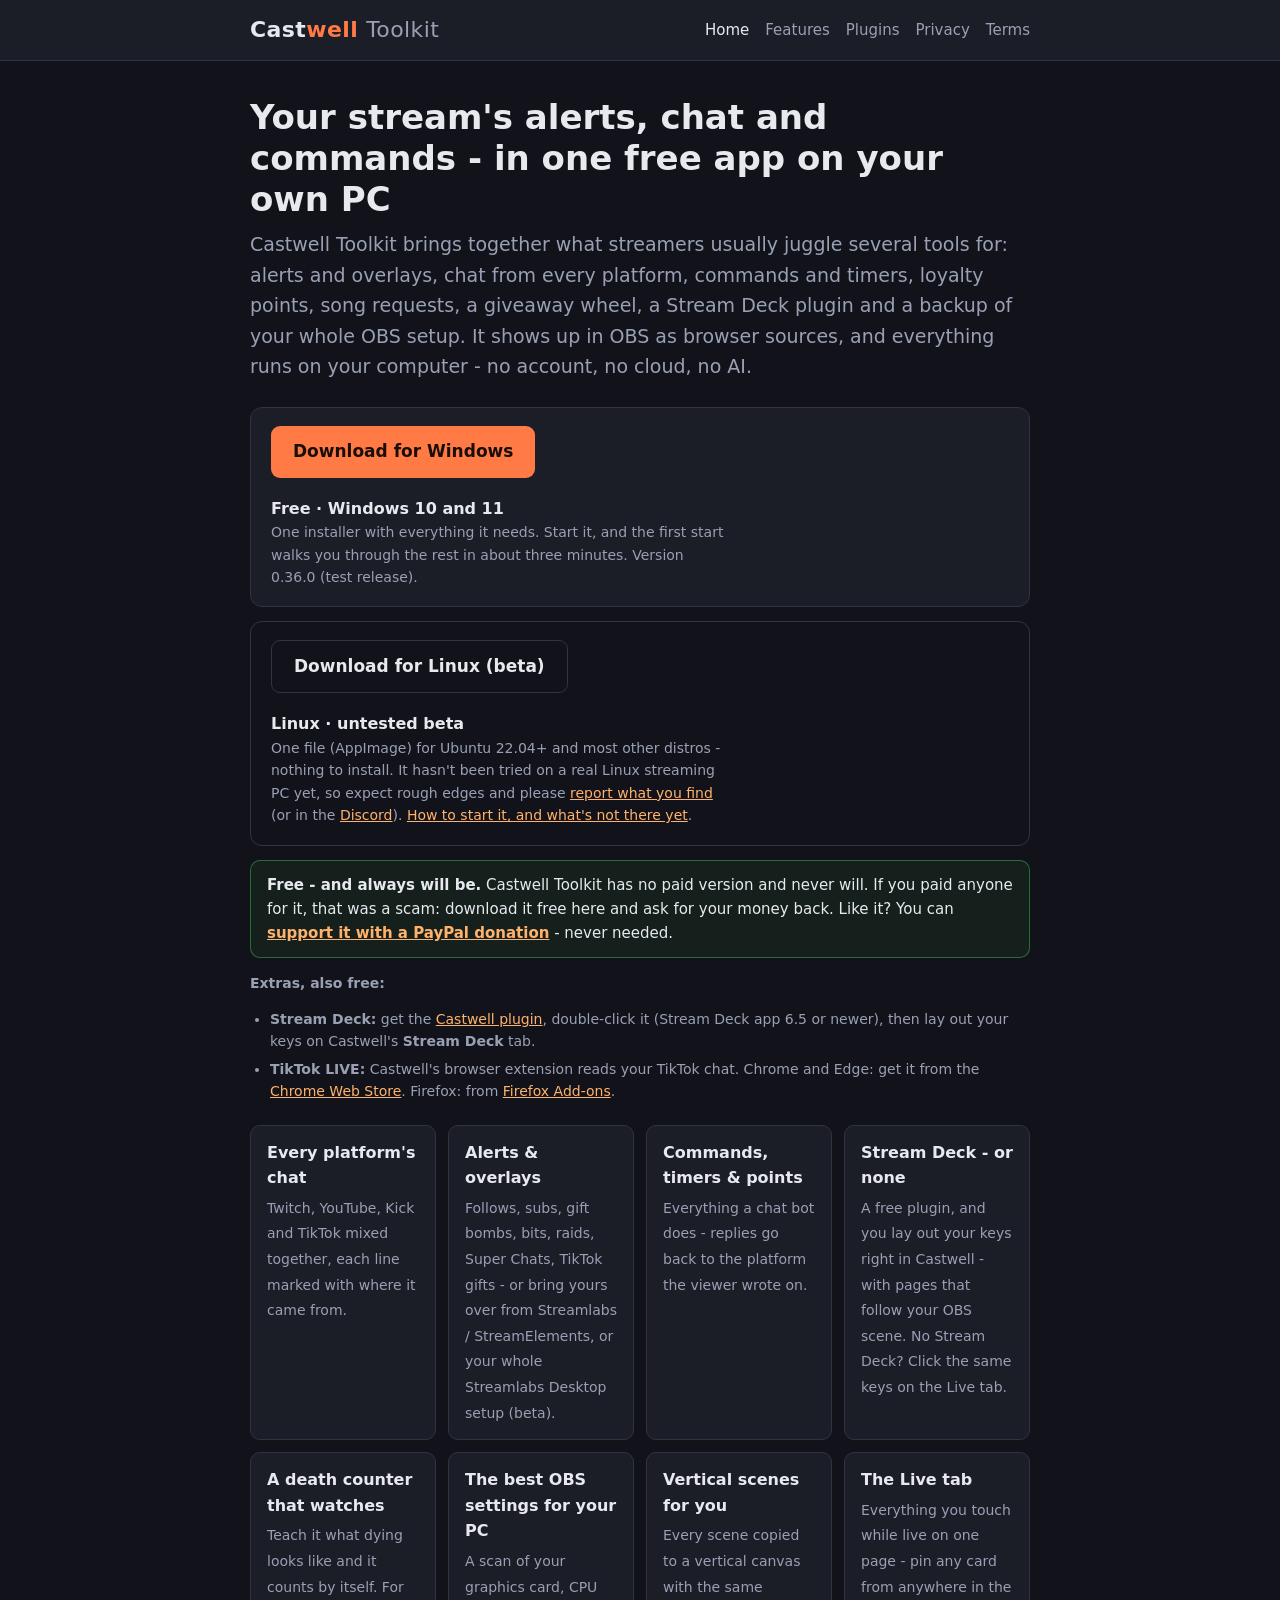
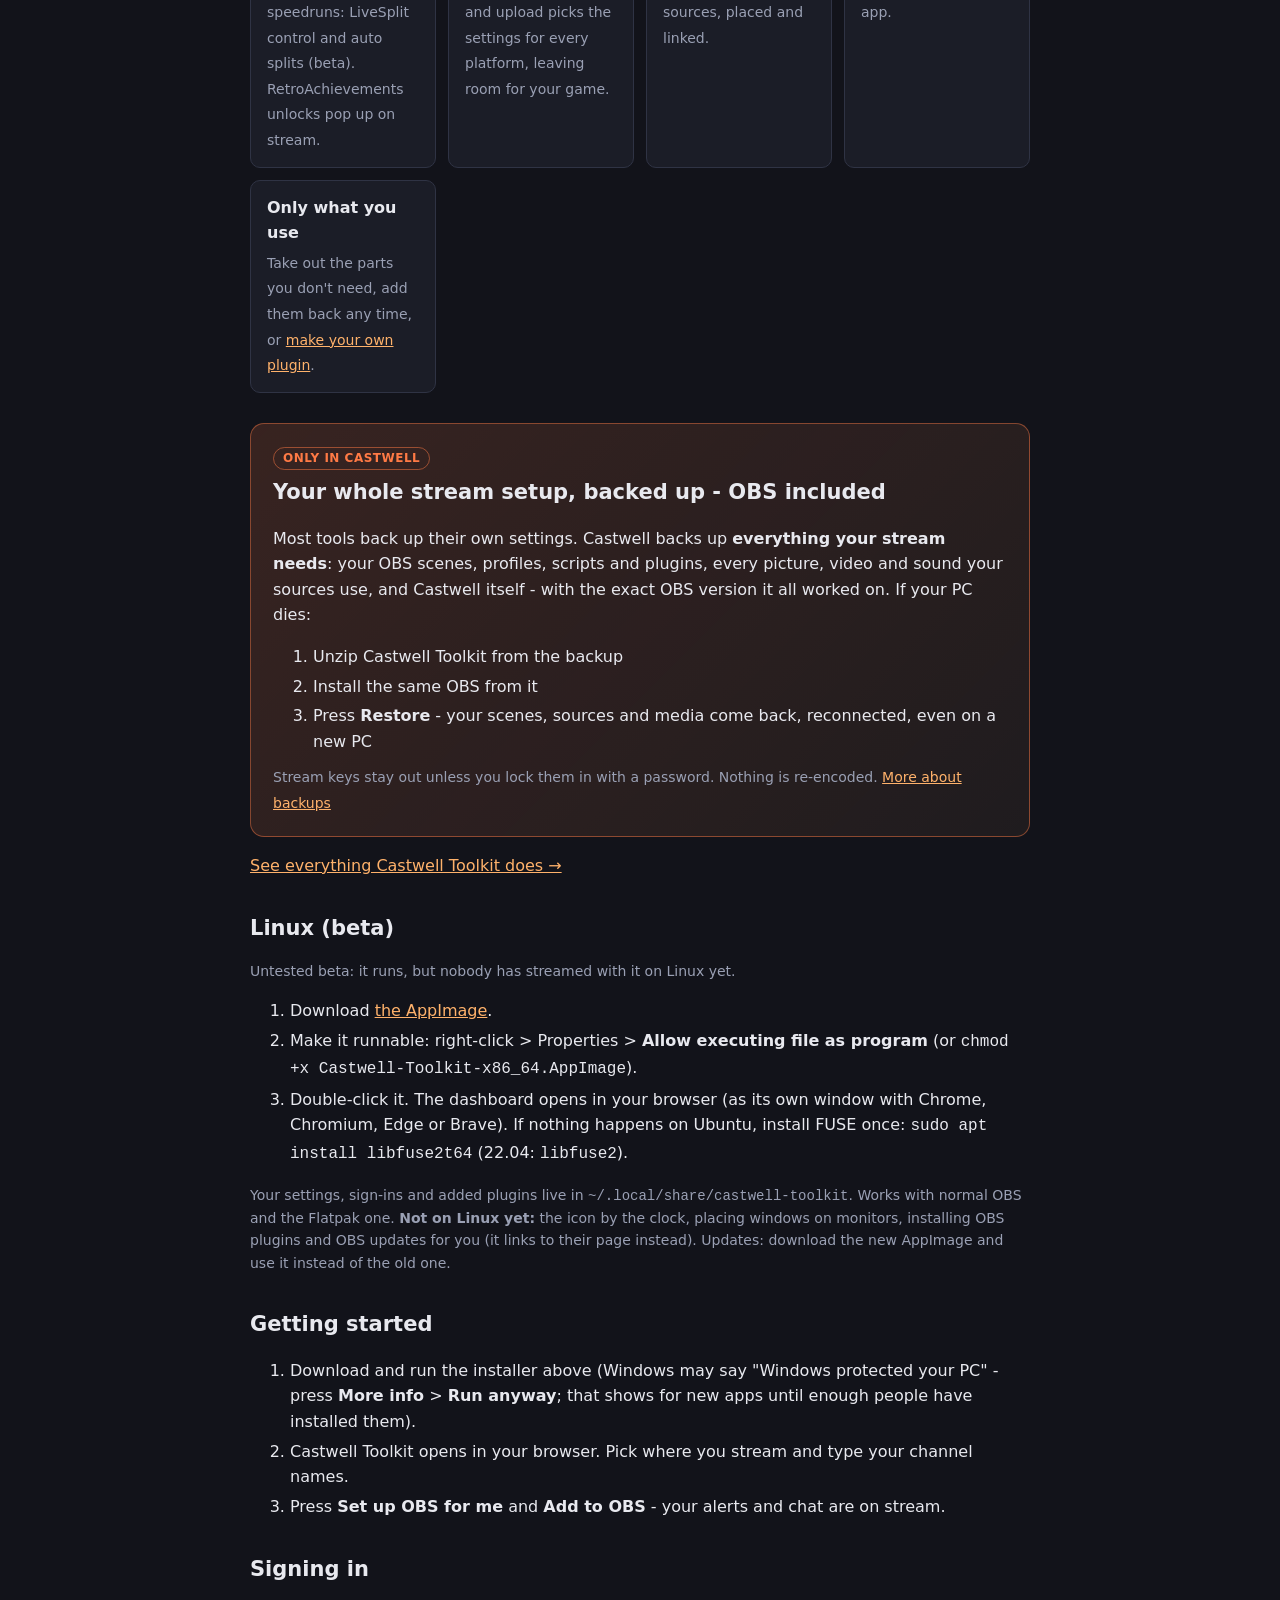
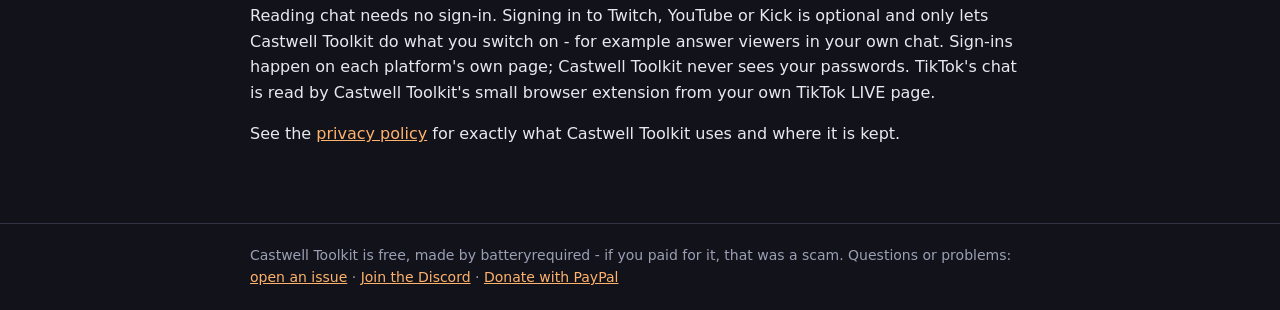
==== commit c47848e1: "0.36.0: Windows installer, Linux AppImage, version.json Co-Authored-By: Claude Opus 5.5 <noreply@ant" ====
--- a/index.html
+++ b/index.html
@@ -18,7 +18,7 @@
 <div class="dl" id="download">
   <a class="btn" href="downloads/CastwellSetup.exe">Download for Windows</a>
   <div><b>Free · Windows 10 and 11</b><small>One installer with everything it needs. Start it, and the first start walks you
-    through the rest in about three minutes. Version <span id="ver">0.35.0</span> (test release).</small></div>
+    through the rest in about three minutes. Version <span id="ver">0.36.0</span> (test release).</small></div>
 </div>
 <div class="dl dl-linux">
   <a class="btn ghost" href="downloads/Castwell-Toolkit-x86_64.AppImage">Download for Linux (beta)</a>
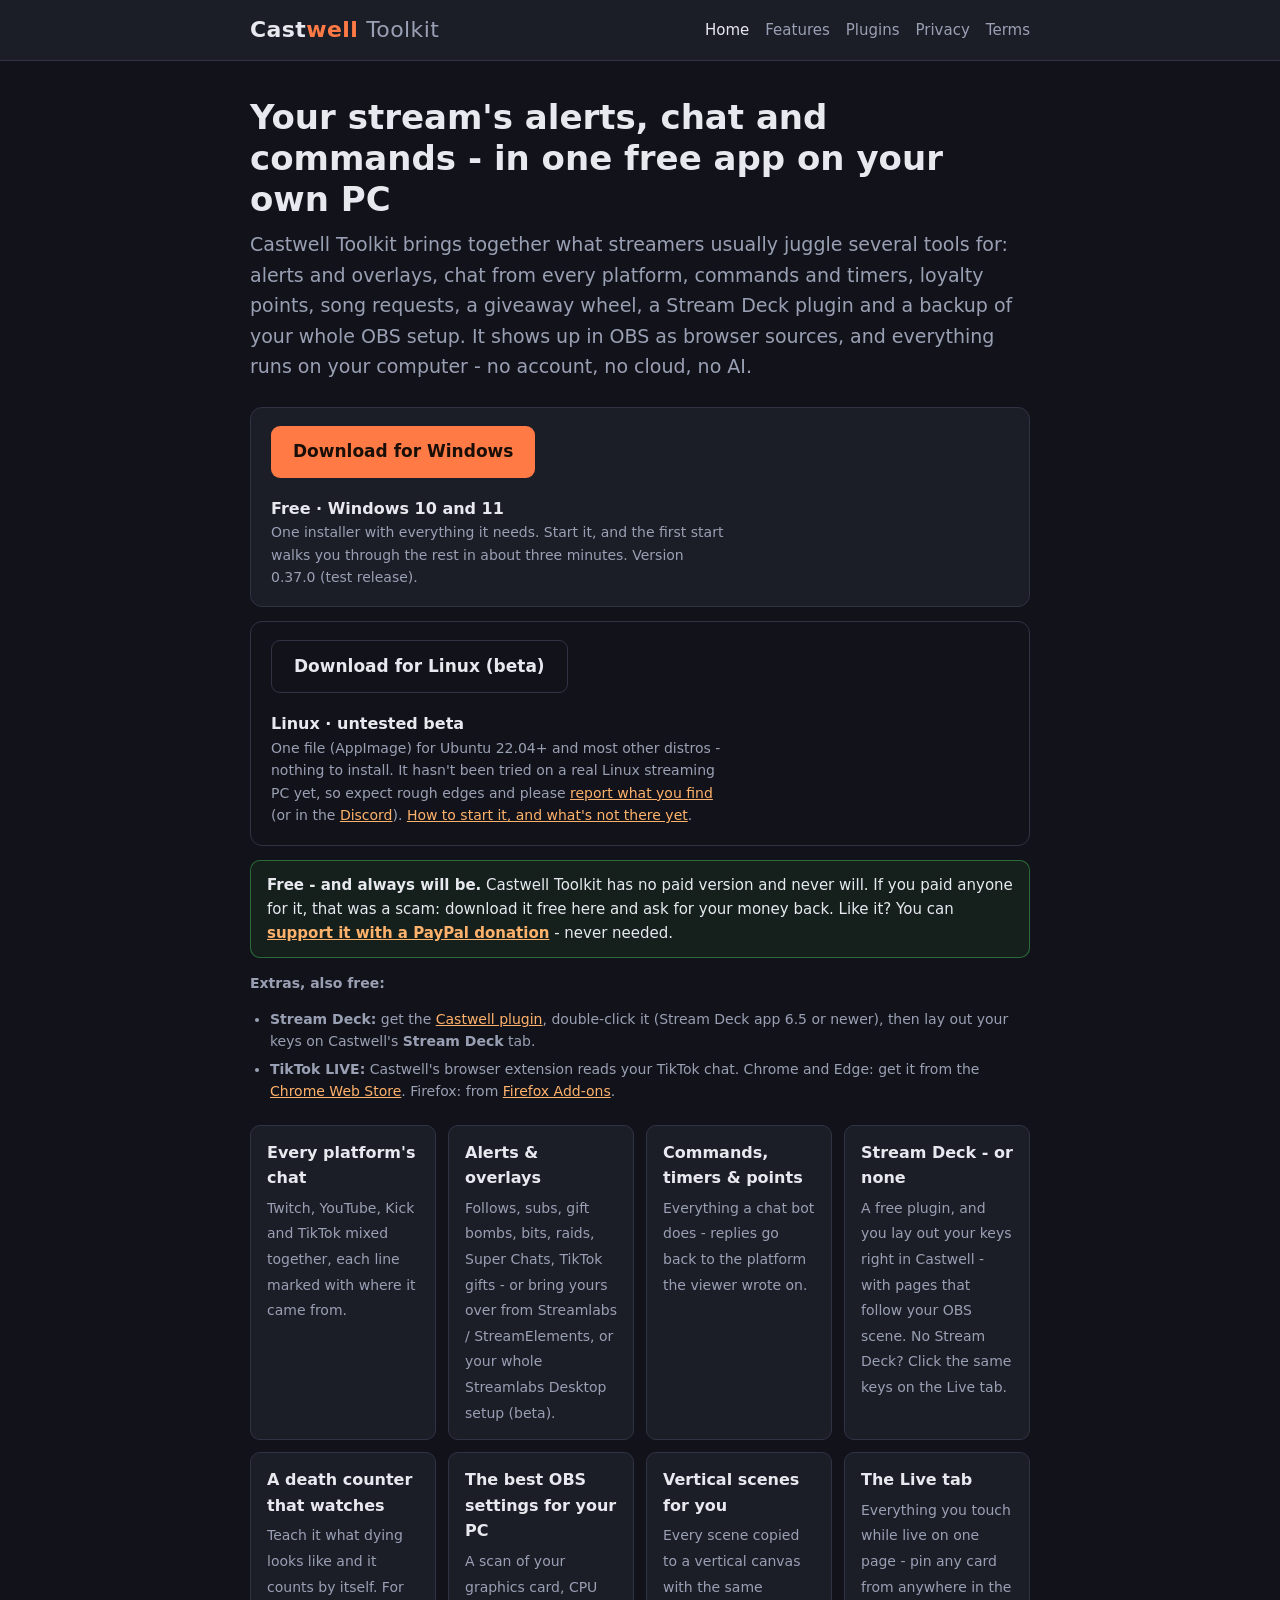
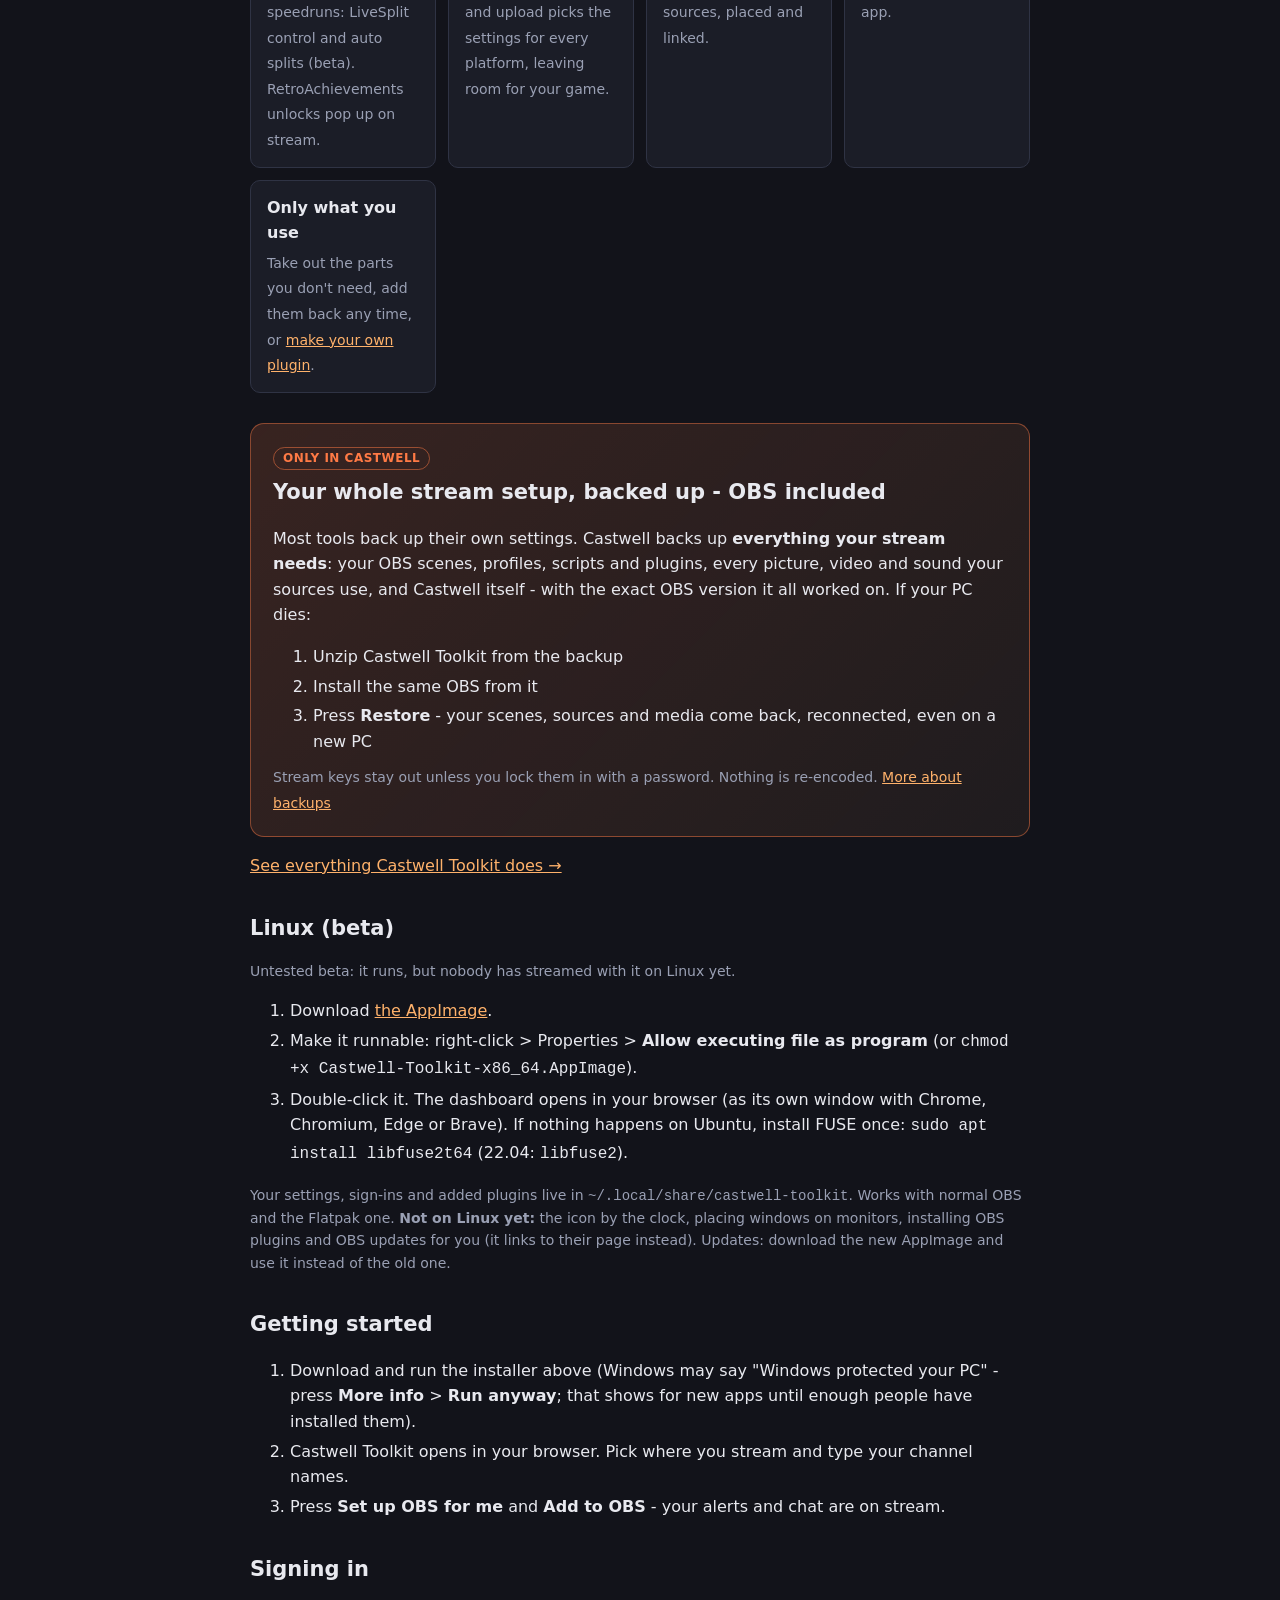
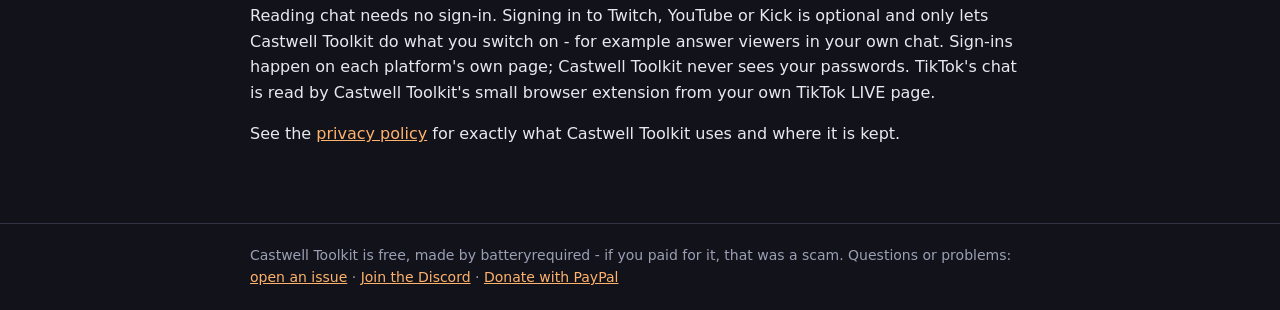
==== commit 10ae1bed: "0.37.0: Windows installer, Linux AppImage, version.json, features (Live grid, test cleanup, one live" ====
--- a/index.html
+++ b/index.html
@@ -18,7 +18,7 @@
 <div class="dl" id="download">
   <a class="btn" href="downloads/CastwellSetup.exe">Download for Windows</a>
   <div><b>Free · Windows 10 and 11</b><small>One installer with everything it needs. Start it, and the first start walks you
-    through the rest in about three minutes. Version <span id="ver">0.36.0</span> (test release).</small></div>
+    through the rest in about three minutes. Version <span id="ver">0.37.0</span> (test release).</small></div>
 </div>
 <div class="dl dl-linux">
   <a class="btn ghost" href="downloads/Castwell-Toolkit-x86_64.AppImage">Download for Linux (beta)</a>
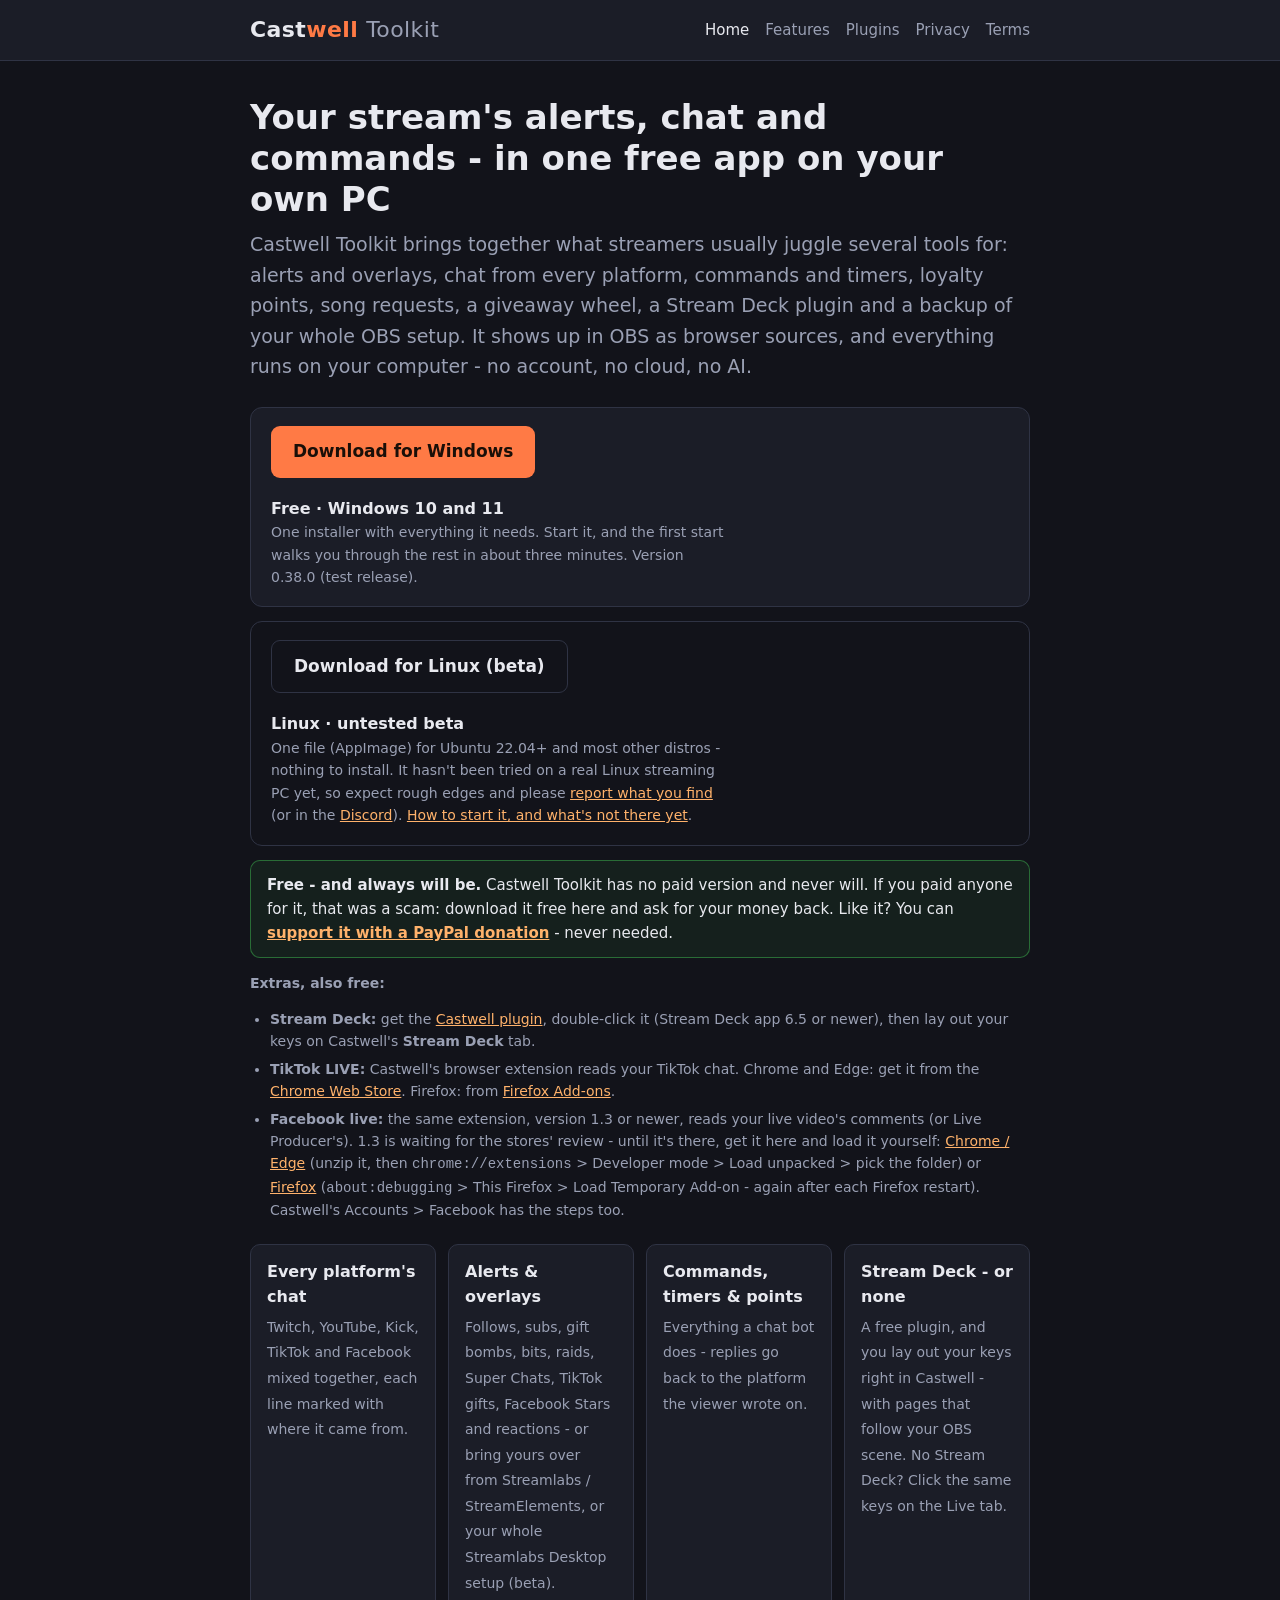
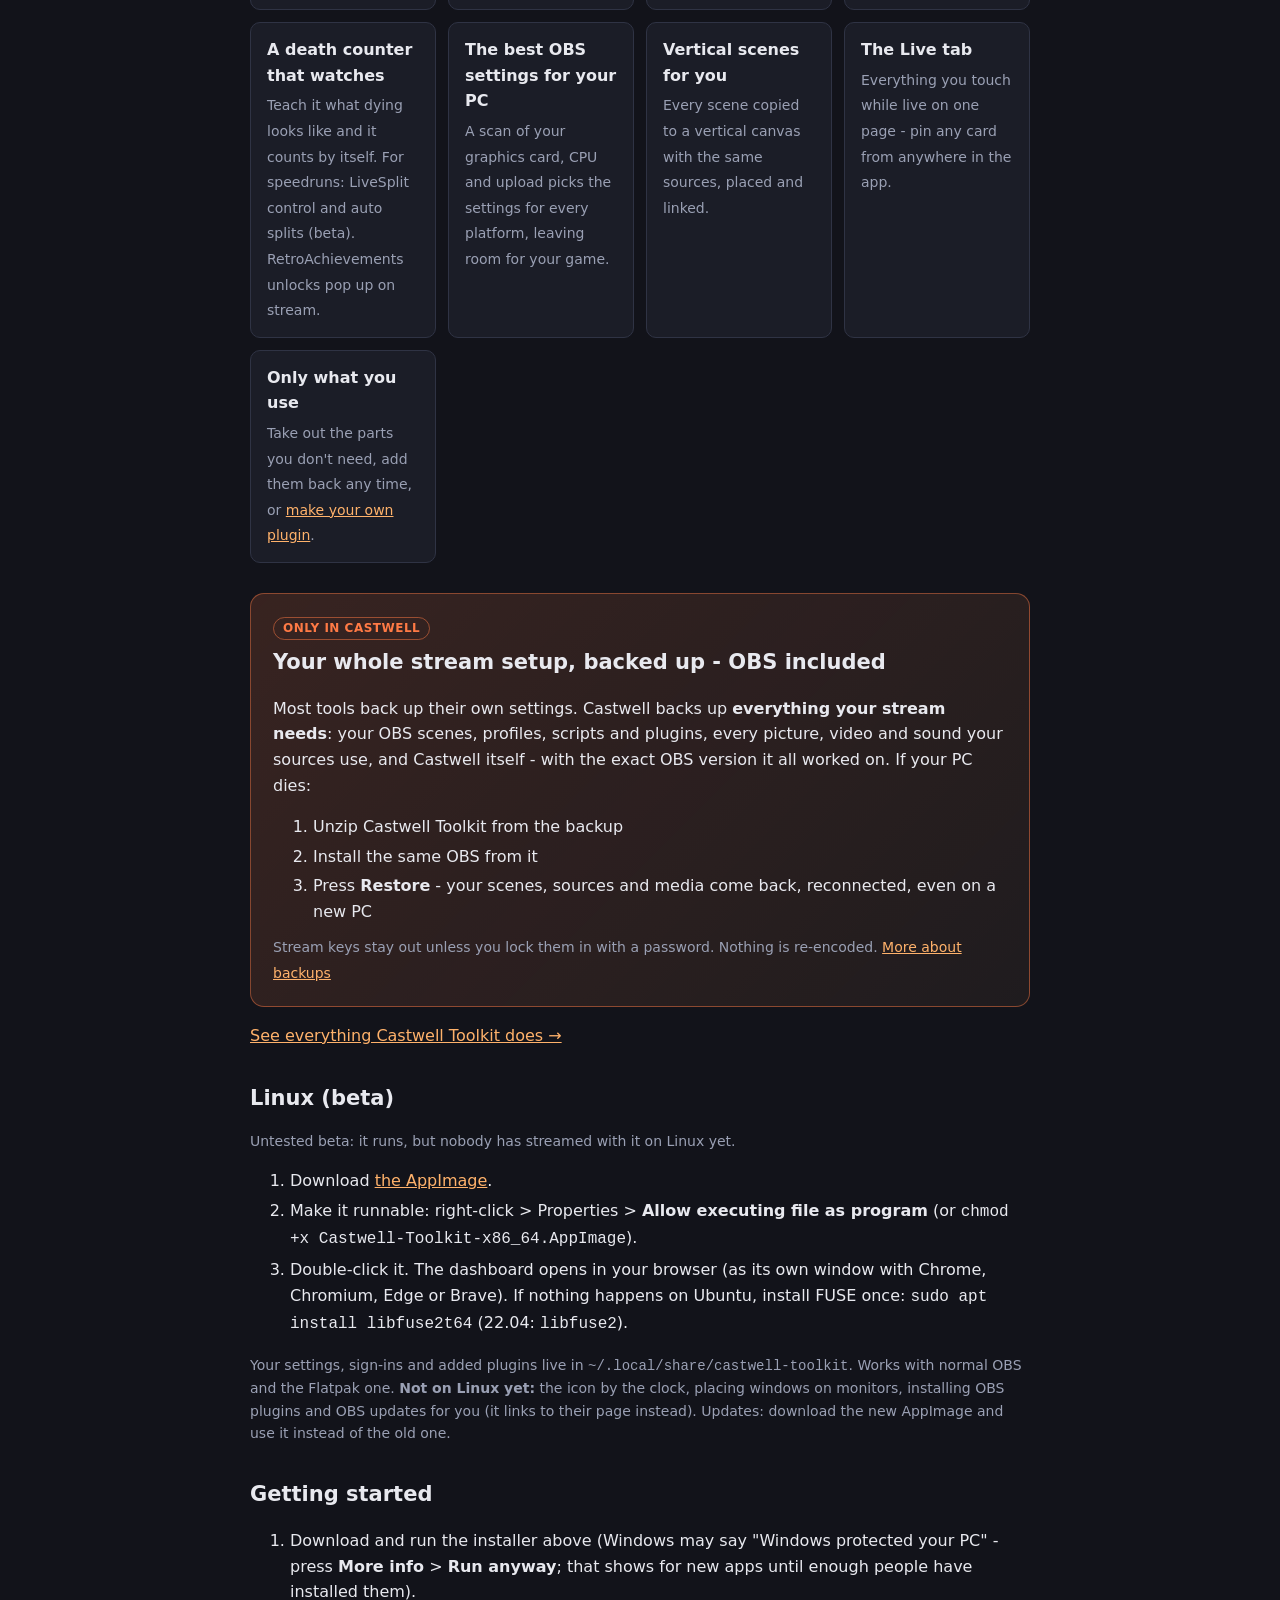
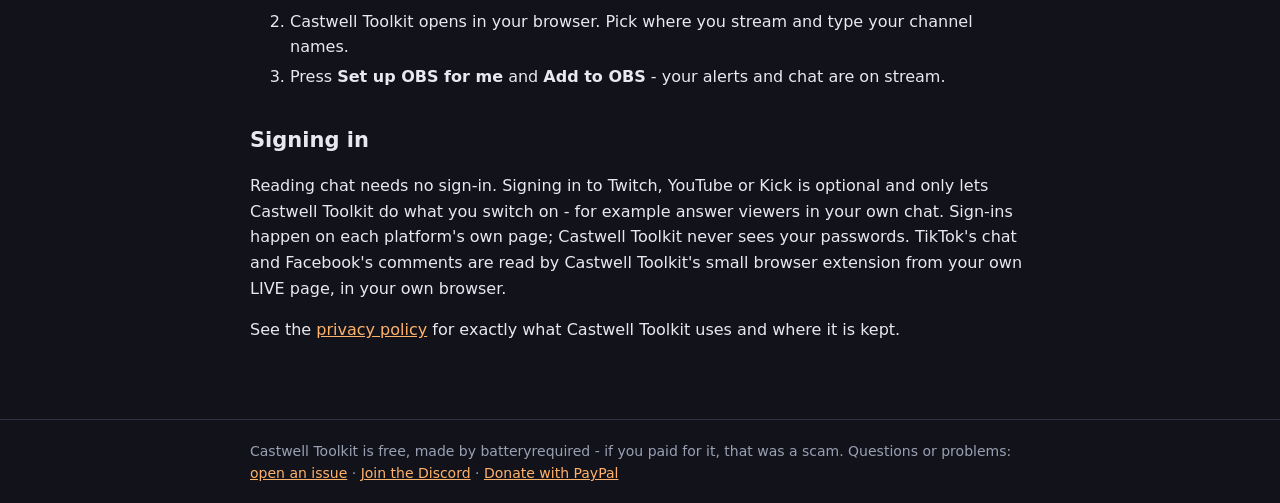
==== commit c87ae9b1: "0.38.0 site: Facebook everywhere, extension 1.3 download + load-by-hand steps while the stores revie" ====
--- a/index.html
+++ b/index.html
@@ -1,11 +1,11 @@
 <!doctype html>
 <html lang="en"><head><meta charset="utf-8"><meta name="viewport" content="width=device-width, initial-scale=1">
-<title>Castwell Toolkit - free streamer toolkit for Twitch, YouTube, Kick and TikTok</title>
-  <meta name="description" content="Free streamer toolkit for Windows and Linux: chat from Twitch, YouTube, Kick and TikTok in one place, alerts and overlays for OBS, commands and timers, loyalty points, a Stream Deck plugin, a death counter and a backup of your whole OBS setup. Free forever.">
+<title>Castwell Toolkit - free streamer toolkit for Twitch, YouTube, Kick, TikTok and Facebook</title>
+  <meta name="description" content="Free streamer toolkit for Windows and Linux: chat from Twitch, YouTube, Kick, TikTok and Facebook in one place, alerts and overlays for OBS, commands and timers, loyalty points, a Stream Deck plugin, a death counter and a backup of your whole OBS setup. Free forever.">
   <link rel="canonical" href="https://batteryrequired.github.io/castwell-site/">
   <meta property="og:type" content="website">
-  <meta property="og:title" content="Castwell Toolkit - free streamer toolkit for Twitch, YouTube, Kick and TikTok">
-  <meta property="og:description" content="Free streamer toolkit for Windows and Linux: chat from Twitch, YouTube, Kick and TikTok in one place, alerts and overlays for OBS, commands and timers, loyalty points, a Stream Deck plugin, a death counter and a backup of your whole OBS setup. Free forever.">
+  <meta property="og:title" content="Castwell Toolkit - free streamer toolkit for Twitch, YouTube, Kick, TikTok and Facebook">
+  <meta property="og:description" content="Free streamer toolkit for Windows and Linux: chat from Twitch, YouTube, Kick, TikTok and Facebook in one place, alerts and overlays for OBS, commands and timers, loyalty points, a Stream Deck plugin, a death counter and a backup of your whole OBS setup. Free forever.">
   <meta property="og:url" content="https://batteryrequired.github.io/castwell-site/">
 <link rel="stylesheet" href="style.css"></head><body>
 <header><div class="wrap"><a class="logo" href="./">Cast<span>well</span> <i class="tk">Toolkit</i></a>
@@ -18,7 +18,7 @@
 <div class="dl" id="download">
   <a class="btn" href="downloads/CastwellSetup.exe">Download for Windows</a>
   <div><b>Free · Windows 10 and 11</b><small>One installer with everything it needs. Start it, and the first start walks you
-    through the rest in about three minutes. Version <span id="ver">0.37.0</span> (test release).</small></div>
+    through the rest in about three minutes. Version <span id="ver">0.38.0</span> (test release).</small></div>
 </div>
 <div class="dl dl-linux">
   <a class="btn ghost" href="downloads/Castwell-Toolkit-x86_64.AppImage">Download for Linux (beta)</a>
@@ -37,10 +37,16 @@
   <li><b>TikTok LIVE:</b> Castwell's browser extension reads your TikTok chat. Chrome and Edge: get it from the
     <a href="https://chromewebstore.google.com/detail/castwell-toolkit-for-tikt/hdhcndjocekcggaopidenimpdakfojac" target="_blank" rel="noopener">Chrome Web Store</a>. Firefox: from
     <a href="https://addons.mozilla.org/addon/castwell-for-tiktok-live/" target="_blank" rel="noopener">Firefox Add-ons</a>.</li>
+  <li><b>Facebook live:</b> the same extension, version 1.3 or newer, reads your live video's comments (or Live Producer's).
+    1.3 is waiting for the stores' review - until it's there, get it here and load it yourself:
+    <a href="downloads/castwell-extension-1.3.0-chrome-edge.zip">Chrome / Edge</a> (unzip it, then <code>chrome://extensions</code> &gt;
+    Developer mode &gt; Load unpacked &gt; pick the folder) or <a href="downloads/castwell-extension-1.3.0-firefox.zip">Firefox</a>
+    (<code>about:debugging</code> &gt; This Firefox &gt; Load Temporary Add-on - again after each Firefox restart). Castwell's
+    Accounts &gt; Facebook has the steps too.</li>
 </ul>
 <div class="grid">
-  <div class="card"><b>Every platform's chat</b><small>Twitch, YouTube, Kick and TikTok mixed together, each line marked with where it came from.</small></div>
-  <div class="card"><b>Alerts &amp; overlays</b><small>Follows, subs, gift bombs, bits, raids, Super Chats, TikTok gifts - or bring yours over from Streamlabs / StreamElements, or your whole Streamlabs Desktop setup (beta).</small></div>
+  <div class="card"><b>Every platform's chat</b><small>Twitch, YouTube, Kick, TikTok and Facebook mixed together, each line marked with where it came from.</small></div>
+  <div class="card"><b>Alerts &amp; overlays</b><small>Follows, subs, gift bombs, bits, raids, Super Chats, TikTok gifts, Facebook Stars and reactions - or bring yours over from Streamlabs / StreamElements, or your whole Streamlabs Desktop setup (beta).</small></div>
   <div class="card"><b>Commands, timers &amp; points</b><small>Everything a chat bot does - replies go back to the platform the viewer wrote on.</small></div>
   <div class="card"><b>Stream Deck - or none</b><small>A free plugin, and you lay out your keys right in Castwell - with pages that follow your OBS scene. No Stream Deck? Click the same keys on the Live tab.</small></div>
   <div class="card"><b>A death counter that watches</b><small>Teach it what dying looks like and it counts by itself. For speedruns: LiveSplit control and auto splits (beta). RetroAchievements unlocks pop up on stream.</small></div>
@@ -85,7 +91,7 @@
 <h2>Signing in</h2>
 <p>Reading chat needs no sign-in. Signing in to Twitch, YouTube or Kick is optional and only lets Castwell Toolkit do what you
 switch on - for example answer viewers in your own chat. Sign-ins happen on each platform's own page; Castwell Toolkit never
-sees your passwords. TikTok's chat is read by Castwell Toolkit's small browser extension from your own TikTok LIVE page.</p>
+sees your passwords. TikTok's chat and Facebook's comments are read by Castwell Toolkit's small browser extension from your own LIVE page, in your own browser.</p>
 <p>See the <a href="privacy.html">privacy policy</a> for exactly what Castwell Toolkit uses and where it is kept.</p>
 </div></main>
 <footer><div class="wrap">Castwell Toolkit is free, made by batteryrequired - if you paid for it, that was a scam. Questions or problems:
